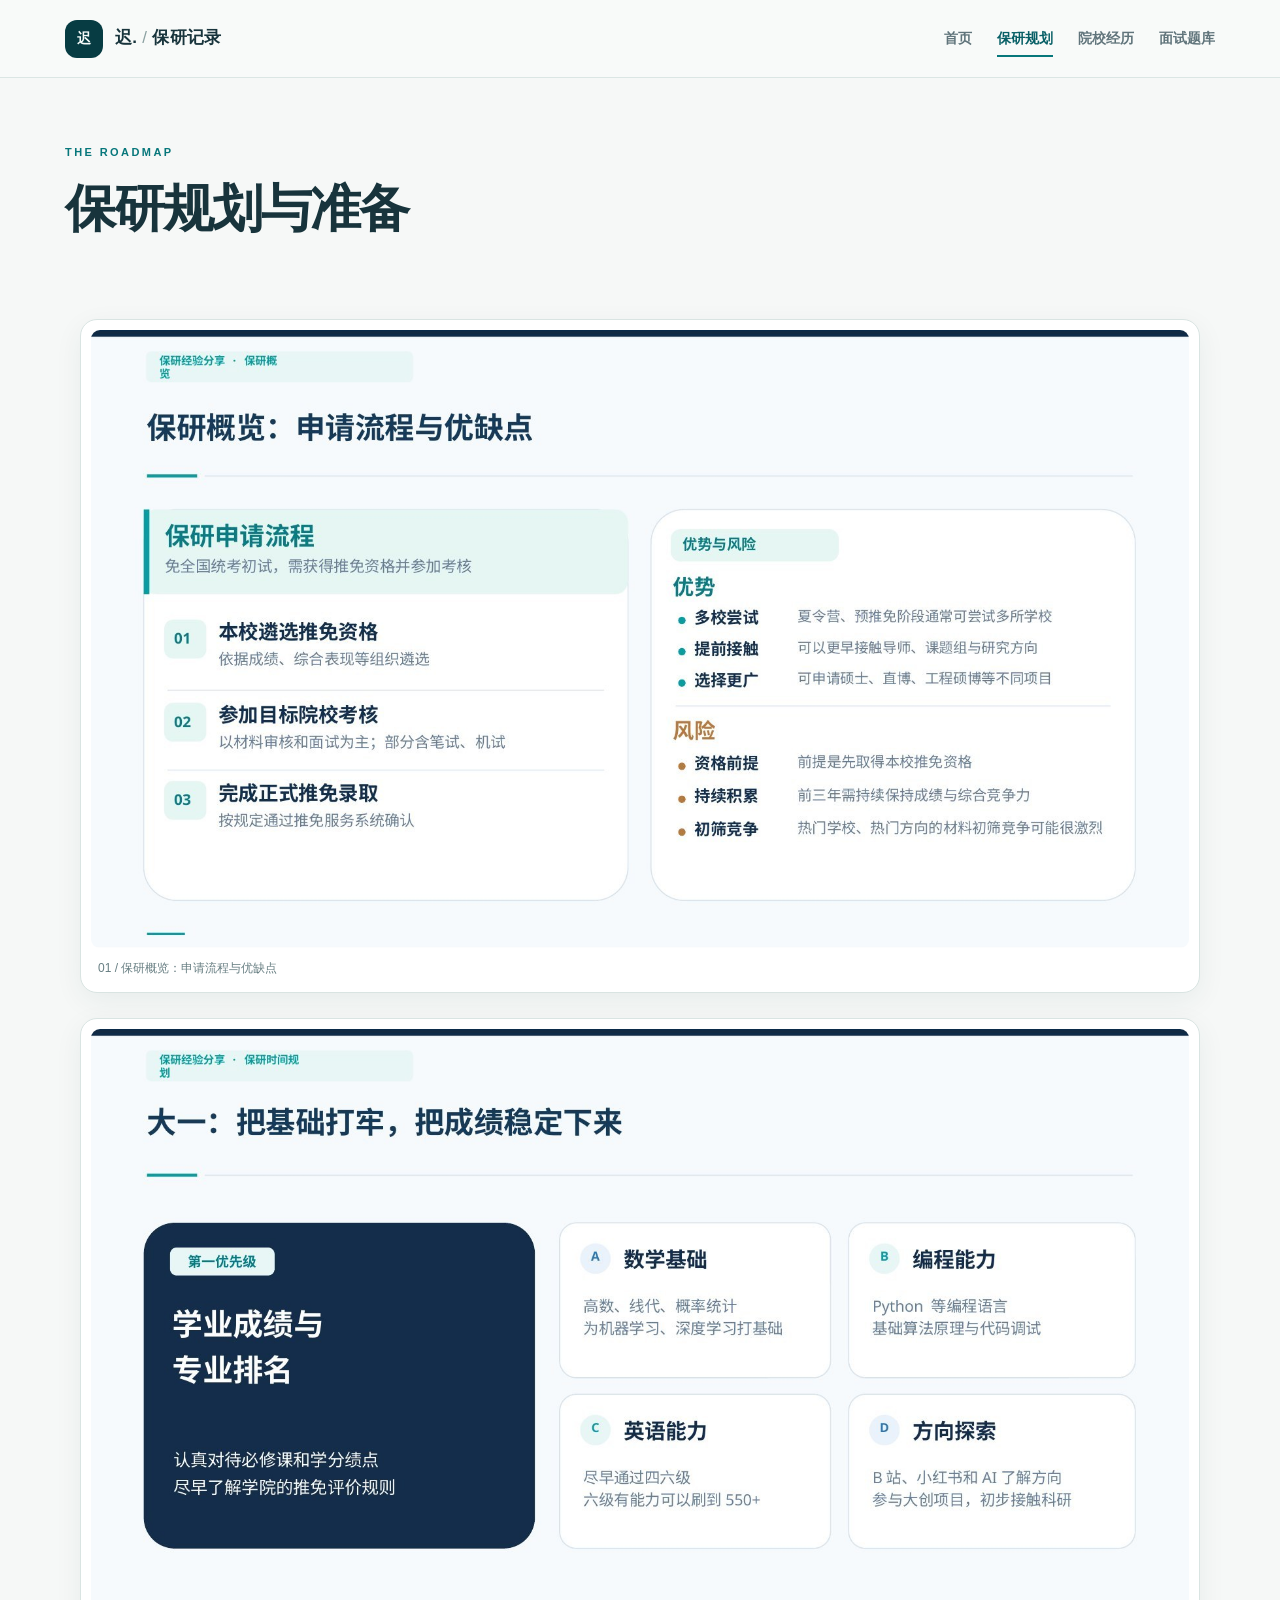
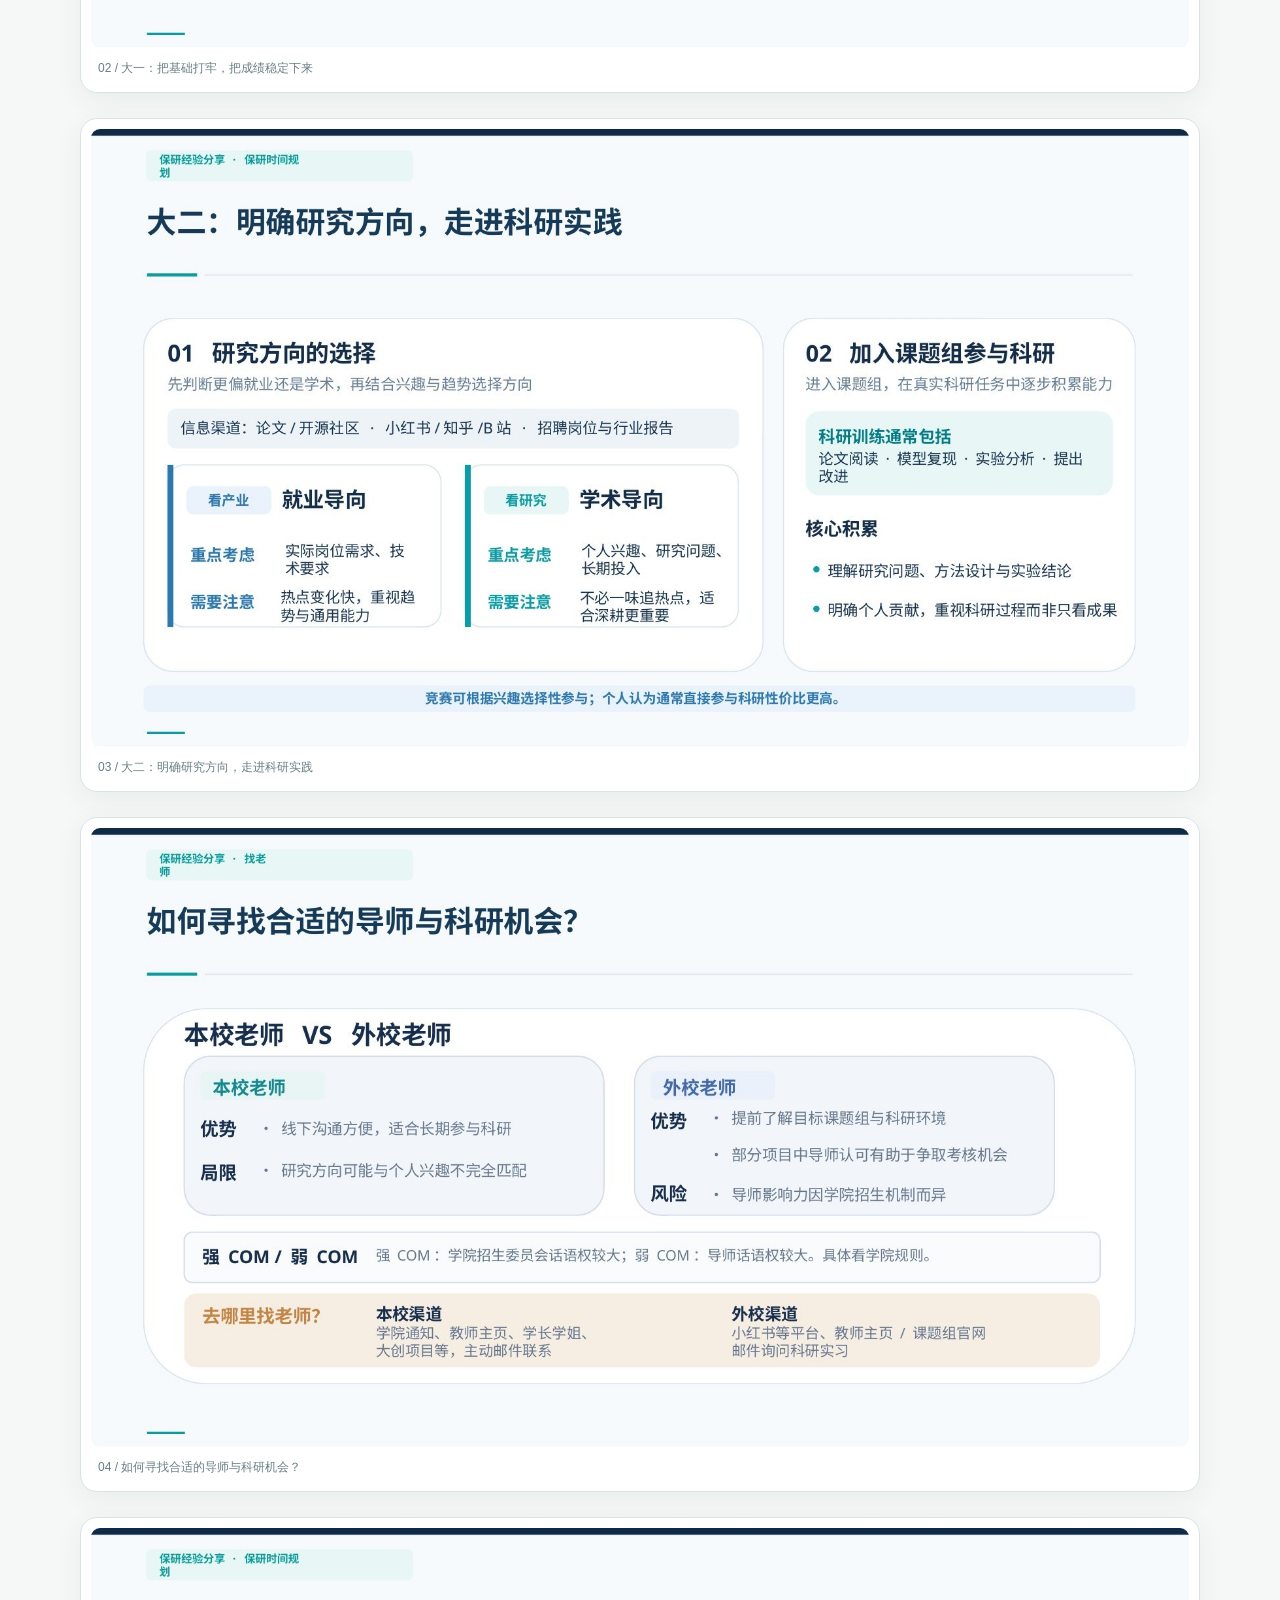
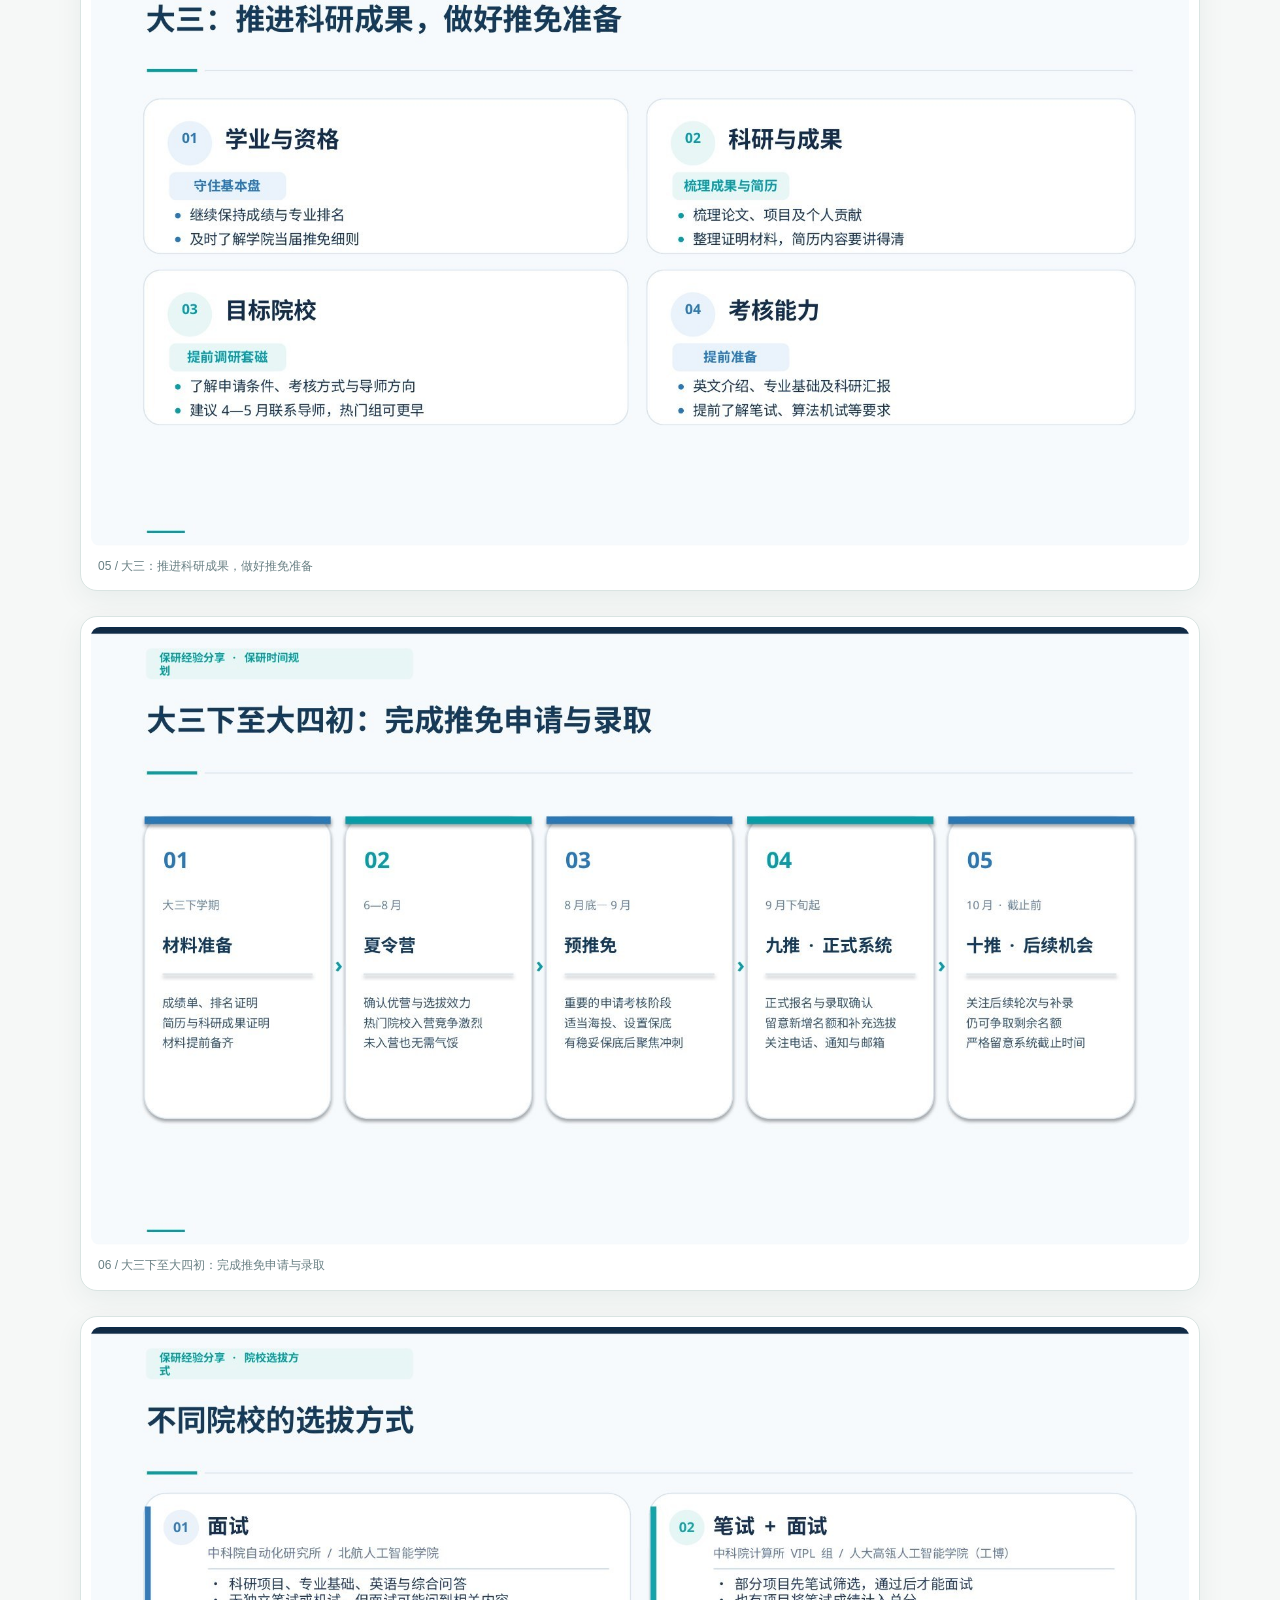
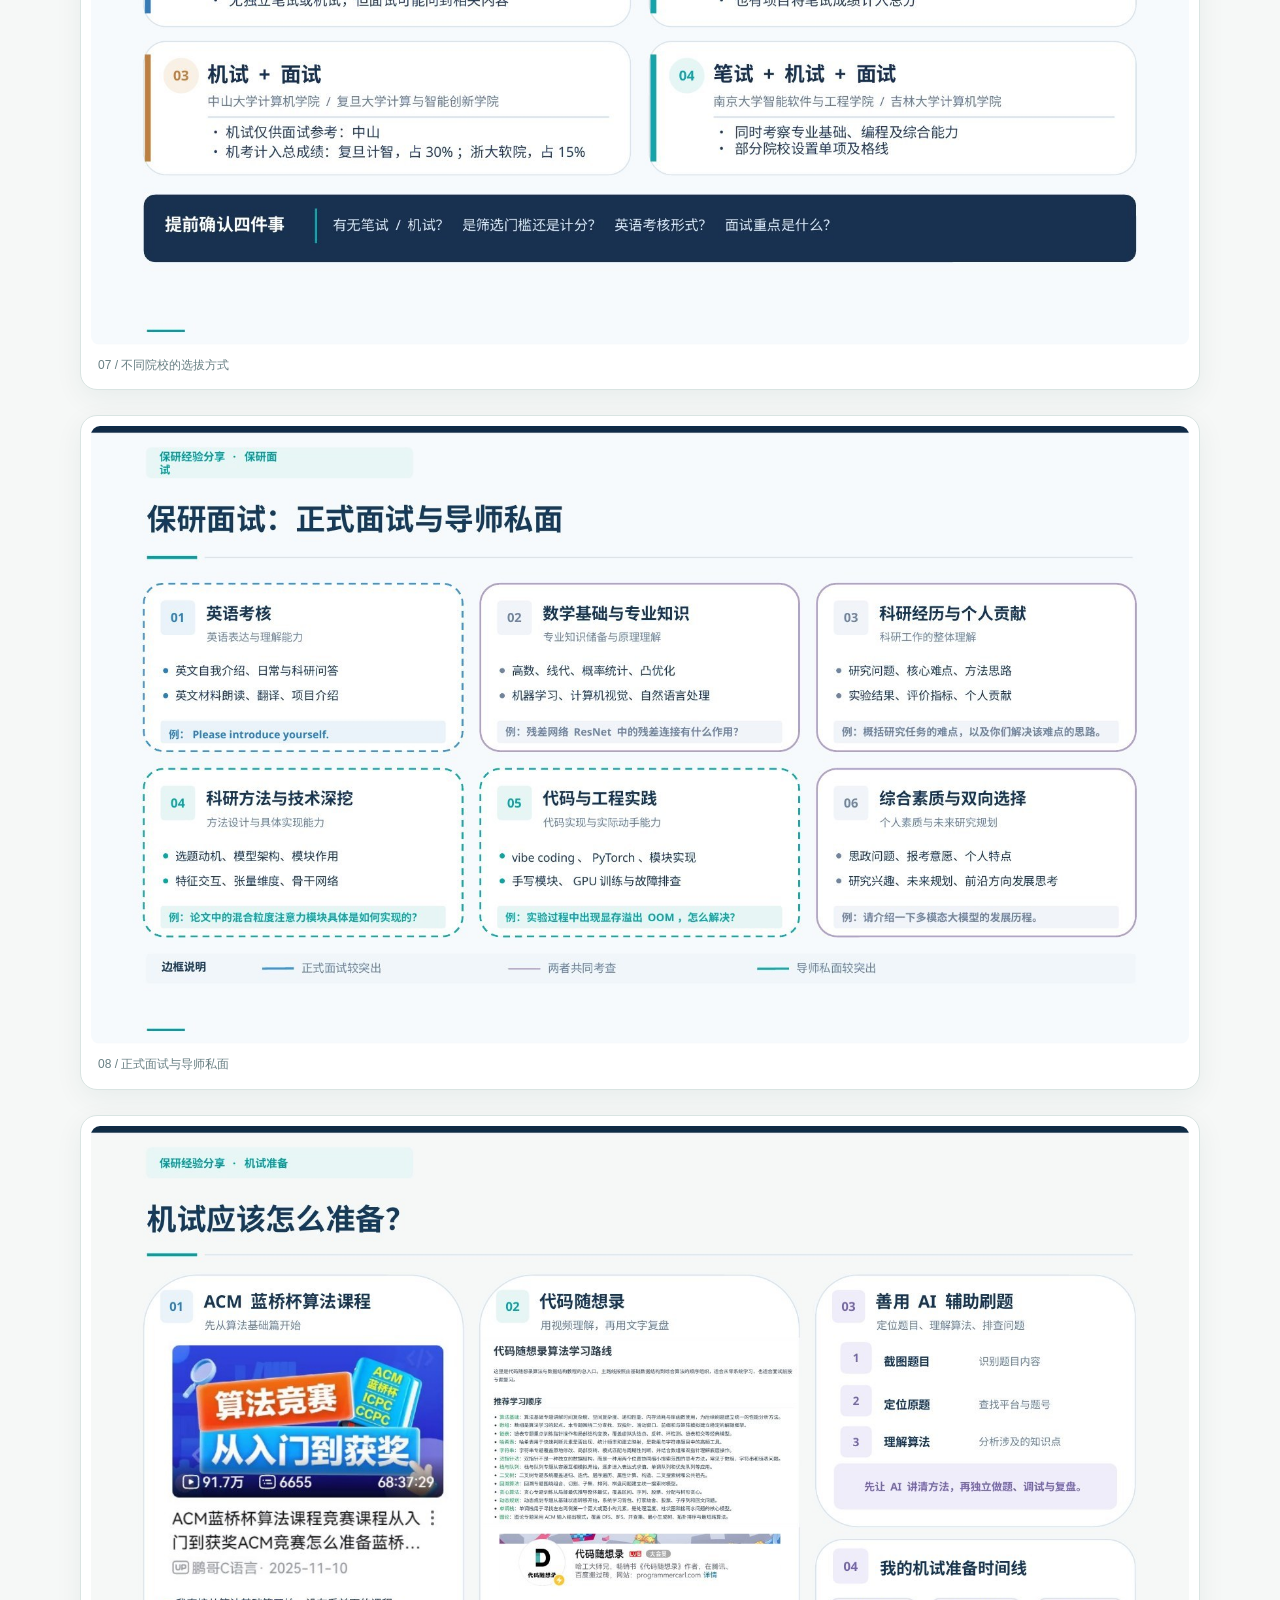
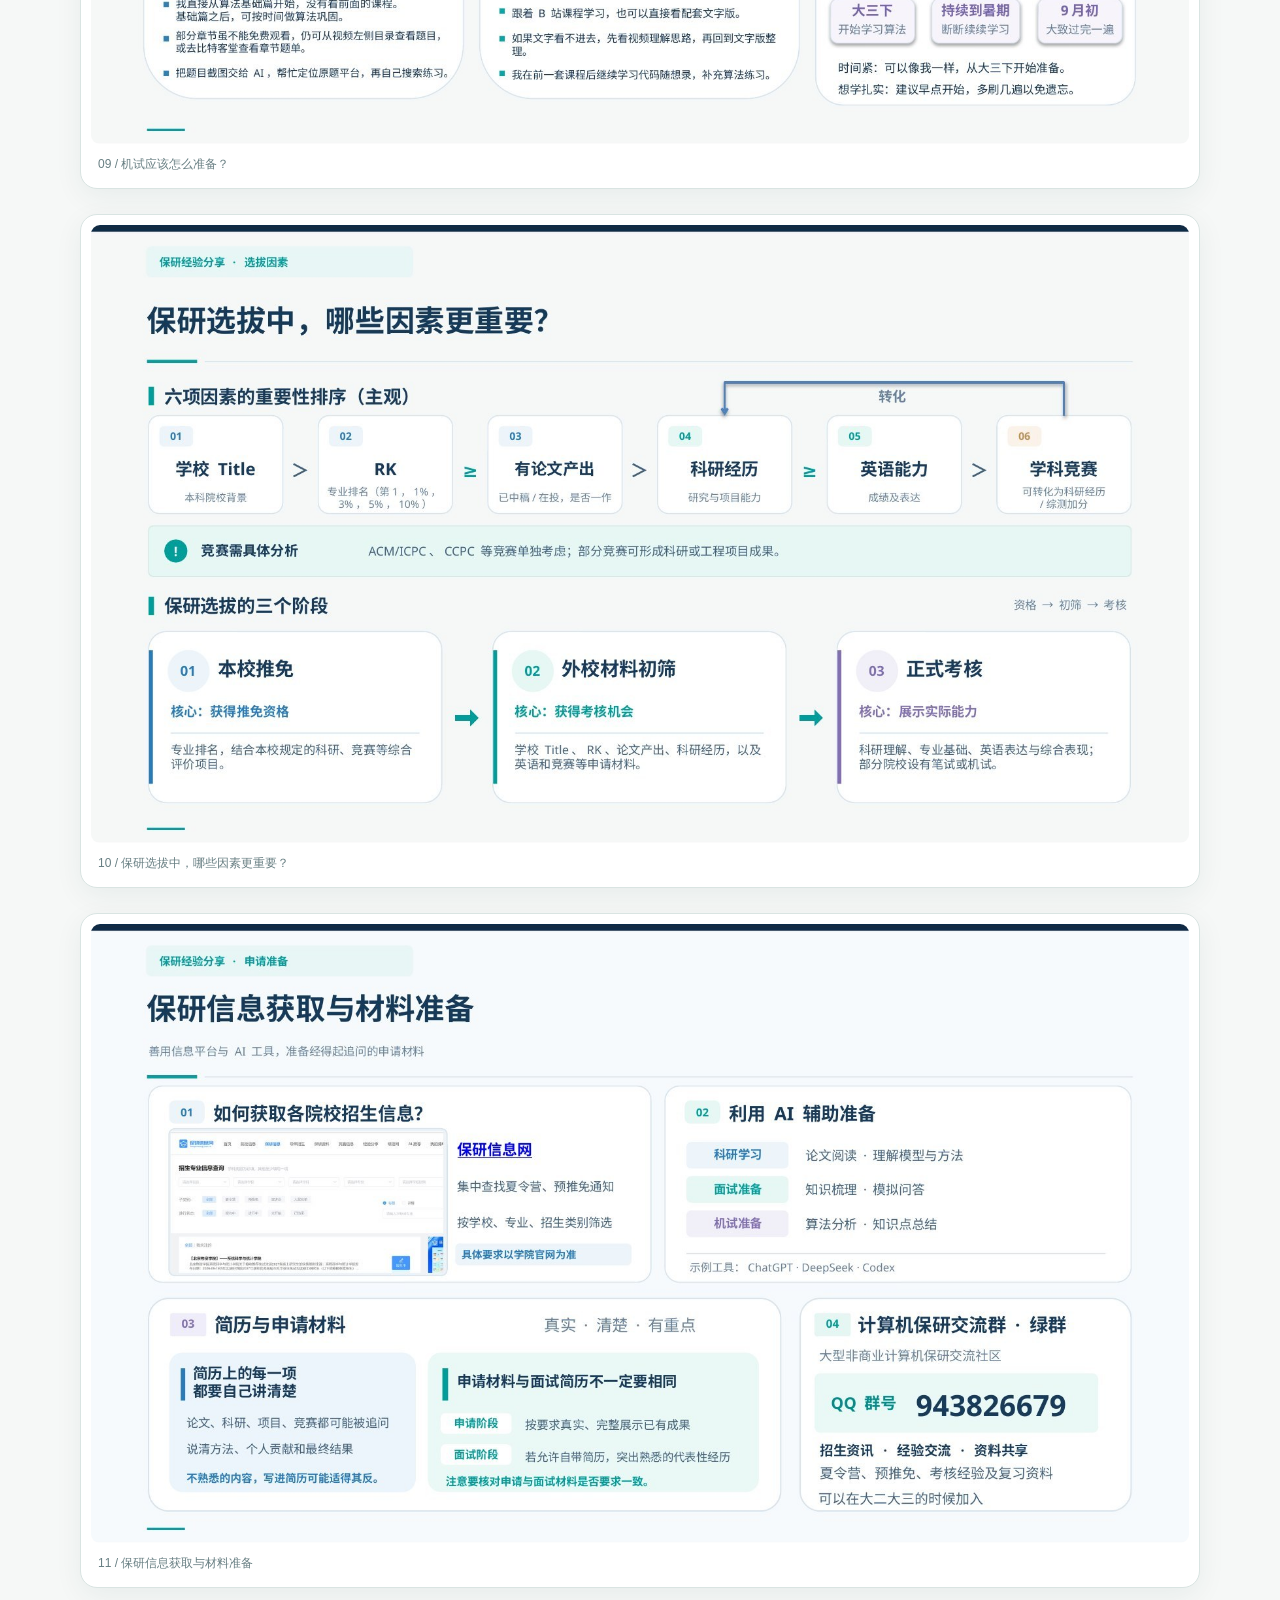
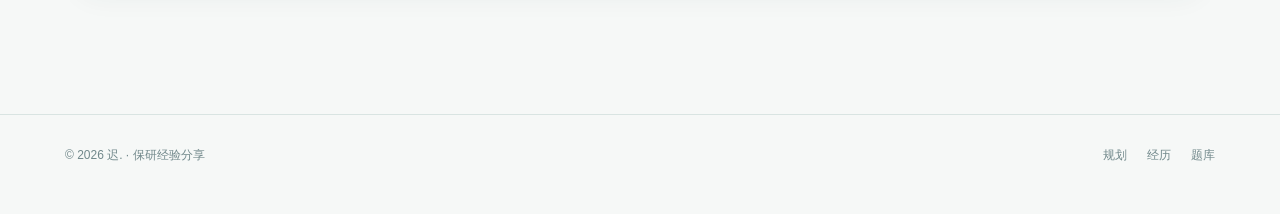
==== guide.html @ e64916d4 "Add files via upload" ====
<!DOCTYPE html>
<html lang="zh-CN"><head><meta charset="utf-8"/><meta content="width=device-width,initial-scale=1" name="viewport"/><meta content="大一到大三的保研规划、科研准备、导师联系、机试和面试等经验记录。" name="description"/><meta content="#f6f8f7" name="theme-color"/><title>保研规划与准备 · 迟.</title><link href="assets/favicon.svg" rel="icon" type="image/svg+xml"/><link href="assets/style.css" rel="stylesheet"/></head><body><header class="site-header"><div class="container nav"><a aria-label="迟.的保研经验主页" class="brand" href="index.html"><span class="brandmark">迟</span><span>迟. <span style="font-weight:400;color:#8ca1a2">/</span> 保研记录</span></a><button aria-controls="primary-menu" aria-expanded="false" aria-label="展开导航" class="mobile-toggle">☰</button><nav aria-label="主导航" class="nav-links" id="primary-menu"><a class="" href="index.html">首页</a><a class="active" href="guide.html">保研规划</a><a class="" href="experience.html">院校经历</a><a class="" href="questions.html">面试题库</a></nav></div></header><main id="main"><section class="page-hero"><div class="container"><div class="eyebrow">THE ROADMAP</div><h1>保研规划与准备</h1></div></section><section class="section tight slide-section"><div class="container"><div class="slides-stack"><figure class="slide-frame"><img alt="保研概览：申请流程与优缺点" aria-label="点击放大：保研概览：申请流程与优缺点" class="zoomable" decoding="async" loading="lazy" role="button" src="assets/slides/slide-01.jpg" tabindex="0"/><figcaption>01 / 保研概览：申请流程与优缺点</figcaption></figure><figure class="slide-frame"><img alt="大一：把基础打牢，把成绩稳定下来" aria-label="点击放大：大一：把基础打牢，把成绩稳定下来" class="zoomable" decoding="async" loading="lazy" role="button" src="assets/slides/slide-02.jpg" tabindex="0"/><figcaption>02 / 大一：把基础打牢，把成绩稳定下来</figcaption></figure><figure class="slide-frame"><img alt="大二：明确研究方向，走进科研实践" aria-label="点击放大：大二：明确研究方向，走进科研实践" class="zoomable" decoding="async" loading="lazy" role="button" src="assets/slides/slide-03.jpg" tabindex="0"/><figcaption>03 / 大二：明确研究方向，走进科研实践</figcaption></figure><figure class="slide-frame"><img alt="如何寻找合适的导师与科研机会？" aria-label="点击放大：如何寻找合适的导师与科研机会？" class="zoomable" decoding="async" loading="lazy" role="button" src="assets/slides/slide-04.jpg" tabindex="0"/><figcaption>04 / 如何寻找合适的导师与科研机会？</figcaption></figure><figure class="slide-frame"><img alt="大三：推进科研成果，做好推免准备" aria-label="点击放大：大三：推进科研成果，做好推免准备" class="zoomable" decoding="async" loading="lazy" role="button" src="assets/slides/slide-05.jpg" tabindex="0"/><figcaption>05 / 大三：推进科研成果，做好推免准备</figcaption></figure><figure class="slide-frame"><img alt="大三下至大四初：完成推免申请与录取" aria-label="点击放大：大三下至大四初：完成推免申请与录取" class="zoomable" decoding="async" loading="lazy" role="button" src="assets/slides/slide-06.jpg" tabindex="0"/><figcaption>06 / 大三下至大四初：完成推免申请与录取</figcaption></figure><figure class="slide-frame"><img alt="不同院校的选拔方式" aria-label="点击放大：不同院校的选拔方式" class="zoomable" decoding="async" loading="lazy" role="button" src="assets/slides/slide-07.jpg" tabindex="0"/><figcaption>07 / 不同院校的选拔方式</figcaption></figure><figure class="slide-frame"><img alt="正式面试与导师私面" aria-label="点击放大：正式面试与导师私面" class="zoomable" decoding="async" loading="lazy" role="button" src="assets/slides/slide-08.jpg" tabindex="0"/><figcaption>08 / 正式面试与导师私面</figcaption></figure><figure class="slide-frame"><img alt="机试应该怎么准备？" aria-label="点击放大：机试应该怎么准备？" class="zoomable" decoding="async" loading="lazy" role="button" src="assets/slides/slide-09.jpg" tabindex="0"/><figcaption>09 / 机试应该怎么准备？</figcaption></figure><figure class="slide-frame"><img alt="保研选拔中，哪些因素更重要？" aria-label="点击放大：保研选拔中，哪些因素更重要？" class="zoomable" decoding="async" loading="lazy" role="button" src="assets/slides/slide-10.jpg" tabindex="0"/><figcaption>10 / 保研选拔中，哪些因素更重要？</figcaption></figure><figure class="slide-frame"><img alt="保研信息获取与材料准备" aria-label="点击放大：保研信息获取与材料准备" class="zoomable" decoding="async" loading="lazy" role="button" src="assets/slides/slide-11.jpg" tabindex="0"/><figcaption>11 / 保研信息获取与材料准备</figcaption></figure></div></div></section></main><footer class="site-footer"><div class="container footer-inner"><div>© 2026 迟. · 保研经验分享</div><div class="footer-links"><a href="guide.html">规划</a><a href="experience.html">经历</a><a href="questions.html">题库</a></div></div></footer><script defer="" src="assets/data.js"></script><script defer="" src="assets/main.js"></script></body></html>
---- assets/style.css ----
:root{--bg:#f6f8f7;--paper:#fff;--ink:#18343c;--inksoft:#526a70;--line:#d9e4e2;--accent:#07777b;--accent-strong:#055e64;--accent-light:#e5f3f1;--amber:#b68036;--radius:18px;--shadow:0 18px 42px rgba(13,58,62,.07)}
*{box-sizing:border-box}html{scroll-behavior:smooth}body{margin:0;color:var(--ink);background:var(--bg);font-family:-apple-system,BlinkMacSystemFont,"Segoe UI","PingFang SC","Microsoft YaHei","Noto Sans CJK SC",sans-serif;line-height:1.8;font-size:15.5px}a{color:inherit;text-decoration:none}button,input,select{font:inherit}a:focus-visible,button:focus-visible,input:focus-visible,select:focus-visible,summary:focus-visible{outline:3px solid #4dc1ba;outline-offset:3px}button{cursor:pointer}.container{width:min(1150px,calc(100% - 48px));margin:0 auto}.site-header{position:sticky;top:0;z-index:50;background:rgba(248,250,249,.94);border-bottom:1px solid rgba(216,228,226,.9);backdrop-filter:blur(18px)}.nav{height:77px;display:flex;align-items:center;gap:36px}.brand{display:flex;align-items:center;gap:12px;margin-right:auto;font-weight:800;font-size:17px;letter-spacing:.3px}.brandmark{display:grid;place-items:center;width:38px;height:38px;border-radius:12px;background:#073c43;color:#f5fbfa;font:700 14px Georgia,serif;letter-spacing:0}.nav-links{display:flex;align-items:center;gap:25px}.nav-links a{font-size:14px;color:#60747b;font-weight:600;position:relative;padding:24px 0}.nav-links a:hover,.nav-links a.active{color:#075f66}.nav-links a.active:after{content:"";position:absolute;left:0;right:0;bottom:18px;height:2px;background:var(--accent)}.mobile-toggle{display:none;background:transparent;border:1px solid var(--line);border-radius:10px;color:var(--ink);padding:5px 11px;font-size:25px}.nav-pill{border:1px solid #bad6d2;padding:8px 16px;border-radius:99px;color:#04696f;font-size:12px;font-weight:700;white-space:nowrap}.nav-pill:hover{background:var(--accent-light)}.eyebrow{font-size:11px;font-weight:800;letter-spacing:.22em;text-transform:uppercase;color:var(--accent)}.hero{padding:83px 0 64px;overflow:hidden}.hero-layout{display:grid;grid-template-columns:1.19fr .81fr;gap:60px;align-items:center}.hero h1{font-size:clamp(43px,5.1vw,73px);line-height:1.22;letter-spacing:-.055em;margin:17px 0 24px;font-weight:830}.hero h1 span{color:var(--accent)}.hero-lead{font-size:17px;color:var(--inksoft);max-width:620px;line-height:2.03}.hero-actions{display:flex;gap:12px;flex-wrap:wrap;margin-top:32px}.button{display:inline-flex;align-items:center;justify-content:center;gap:8px;border-radius:11px;padding:12px 21px;border:1px solid var(--line);font-weight:750;font-size:14px;min-height:49px;transition:transform .16s ease,background .16s}.button:hover{transform:translateY(-2px)}.button-primary{background:var(--accent-strong);color:white;border-color:var(--accent-strong)}.button-primary:hover{background:#08484e}.button-secondary{background:white;color:var(--ink)}.button-minor{padding:8px 13px;min-height:40px;font-size:13px}.hero-label{display:flex;align-items:center;gap:9px;color:#5c7679;font-size:13px;margin-top:27px}.hero-label::before{content:"";display:block;height:7px;width:7px;border-radius:50%;background:#0bb2a1}.hero-panel{position:relative;background:#0a353d;color:white;padding:35px;border-radius:24px;box-shadow:0 25px 70px #164e5440;min-height:388px;overflow:hidden}.hero-panel:before{content:"";position:absolute;inset:0;opacity:.16;background-image:linear-gradient(#a5ffff 1px, transparent 1px),linear-gradient(90deg,#a5ffff 1px,transparent 1px);background-size:36px 36px;mask-image:linear-gradient(130deg,transparent 0%,#000 100%)}.hero-panel-content{position:relative;z-index:1}.hero-panel .small{font-size:12px;color:#84b7b7;letter-spacing:.18em}.hero-panel h2{font-size:clamp(28px,3.1vw,41px);line-height:1.43;letter-spacing:-.025em;margin:24px 0 50px}.hero-panel .school{display:flex;align-items:center;gap:13px;border-top:1px solid #ffffff32;padding-top:23px}.hero-panel .school .symbol{display:grid;place-items:center;width:48px;height:48px;border:1px solid #b4dad16e;border-radius:12px;color:#b3e6df;font:700 15px Georgia,serif}.hero-panel .school small{display:block;color:#9cc7c5}.hero-panel .school strong{font-size:17px}.stat-strip{display:grid;grid-template-columns:repeat(4,1fr);gap:16px;margin-top:38px}.stat-card{padding:24px 27px;background:white;border:1px solid var(--line);border-radius:16px}.stat-card .number{font-size:39px;font-weight:800;font-family:Georgia,serif;line-height:1.3;letter-spacing:-.055em;color:#075e65}.stat-card .name{font-size:13px;color:#5e777b}.section{padding:66px 0}.section.tight{padding-top:30px}.section-head{display:flex;gap:25px;justify-content:space-between;align-items:end;margin-bottom:27px}.section-title{font-size:32px;line-height:1.35;letter-spacing:-.035em;margin:8px 0 10px}.section-desc{max-width:720px;color:var(--inksoft);margin:0}.text-link{font-size:13px;font-weight:750;color:var(--accent);border-bottom:1px solid currentColor;padding-bottom:3px}.grid-3{display:grid;grid-template-columns:repeat(3,minmax(0,1fr));gap:18px}.grid-2{display:grid;grid-template-columns:repeat(2,minmax(0,1fr));gap:20px}.card{background:white;border:1px solid var(--line);border-radius:var(--radius);padding:26px;min-width:0;transition:transform .18s,box-shadow .18s}.card:hover{transform:translateY(-3px);box-shadow:var(--shadow)}.card h3{font-size:20px;line-height:1.43;margin:12px 0}.card p{font-size:14px;color:var(--inksoft);margin:0 0 13px}.card .meta{display:flex;align-items:center;gap:7px;color:#6a8689;font-size:12px;letter-spacing:.04em}.label{display:inline-block;border-radius:6px;padding:3px 8px;background:#edf5f3;color:#226769;font-size:11px;font-weight:700}.label.gold{background:#fff4e5;color:#91641e}.label.grey{background:#f2f4f5;color:#67757b}.divider{border:0;border-top:1px solid var(--line);margin:18px 0}.card-footer{display:flex;align-items:center;justify-content:space-between;gap:10px;margin-top:18px;font-size:13px;color:var(--accent);font-weight:750}.process{display:grid;grid-template-columns:repeat(4,minmax(0,1fr));gap:15px}.step{border-left:2px solid #9ccfc9;padding:10px 18px 18px;background:linear-gradient(90deg,#e7f3f111,transparent)}.step b{font:700 29px Georgia,serif;color:var(--accent)}.step h3{font-size:17px;margin:8px 0}.step p{font-size:13px;color:var(--inksoft);margin:0}.cta-banner{background:#0b3a42;color:white;border-radius:22px;padding:40px 45px;display:flex;align-items:center;justify-content:space-between;gap:20px}.cta-banner h2{font-size:26px;margin:0 0 9px}.cta-banner p{margin:0;color:#b5cecd}.cta-banner .button{background:white;color:#0b4850}.page-hero{padding:65px 0 31px}.page-hero h1{font-size:clamp(35px,4vw,52px);line-height:1.33;letter-spacing:-.04em;margin:12px 0 15px}.page-hero p{max-width:860px;color:var(--inksoft);font-size:15.5px}.callout{border:1px solid #c7e1dd;background:#ecf7f5;border-radius:14px;padding:17px 20px;color:#3c676a;font-size:13px}.callout.amber{border-color:#e6dbbf;background:#fcf8ed;color:#795f30}.filter-bar{display:flex;align-items:center;flex-wrap:wrap;gap:12px;margin:24px 0}.field{min-width:215px;border:1px solid #d6e1de;background:#fff;color:var(--ink);height:47px;border-radius:10px;padding:0 14px;outline-color:var(--accent)}.search{flex:1;min-width:250px}.data-table-wrap{overflow:auto;border:1px solid var(--line);border-radius:16px;background:white}.data-table{width:100%;border-collapse:collapse;font-size:13px;min-width:670px}.data-table th{font-size:12px;background:#eff5f3;color:#53696f;text-align:left;padding:14px 15px;font-weight:800}.data-table td{padding:13px 15px;border-top:1px solid #edf0ef;line-height:1.5}.data-table tbody tr:hover{background:#f7fbfa}.result-count{font-size:13px;color:#698085;margin-left:auto}.tag{display:inline-flex;align-items:center;border-radius:999px;padding:3px 10px;font-size:11px;font-weight:700;background:#eef5f3;color:#327579}.tag.soft{background:#f2f4f5;color:#64777b}.tag.warm{background:#fff4e6;color:#946223}.article-layout{display:grid;grid-template-columns:240px minmax(0,1fr);gap:45px;align-items:start}.sidebar{position:sticky;top:105px;background:white;border:1px solid var(--line);border-radius:15px;padding:18px}.sidebar .sidebar-title{font-size:12px;font-weight:800;color:#6b8385;padding:7px 12px;margin-bottom:9px}.sidebar a{display:block;padding:10px 12px;border-radius:8px;font-size:13px;color:#577078;line-height:1.4}.sidebar a:hover,.sidebar a.active{background:#eaf5f3;color:#06666d;font-weight:750}.article{background:white;border:1px solid var(--line);border-radius:20px;padding:38px 46px}.article .article-head{border-bottom:1px solid var(--line);padding-bottom:25px;margin-bottom:34px}.article h2{font-size:24px;margin:33px 0 13px;line-height:1.42;scroll-margin-top:110px}.article h3{font-size:18px;margin:25px 0 9px}.article p{margin:10px 0;color:#3c545b;line-height:2.02}.article ul{padding-left:21px}.article li{margin:10px 0;color:#3c545b;line-height:1.93}.article .article-head h1{margin:10px 0 15px;font-size:35px;line-height:1.4}.breadcrumb{font-size:12px;color:#698186}.breadcrumb a{color:var(--accent)}.article .article-note{margin:0;color:#657c7e;font-size:14px}.fact-row{display:flex;flex-wrap:wrap;gap:8px;margin:20px 0}.fact-row span{background:#eef6f4;border-radius:9px;padding:7px 11px;font-size:12px;font-weight:700;color:#2f7372}.article-nav{display:flex;justify-content:space-between;gap:15px;margin-top:35px;border-top:1px solid var(--line);padding-top:27px;font-size:13px;color:var(--accent);font-weight:750}.q-toolbar{background:white;border:1px solid var(--line);border-radius:17px;padding:18px 22px;margin:18px 0 20px}.tab-group{display:flex;gap:7px;flex-wrap:wrap}.tab{border:1px solid transparent;padding:9px 19px;border-radius:9px;background:transparent;color:#5d757a;font-weight:750;font-size:13px}.tab.active{background:#dff1ed;color:#005c64}.question-list{display:grid;gap:11px;margin:20px 0}.question-card{display:grid;grid-template-columns:48px 1fr;gap:14px;padding:19px 20px;border-radius:14px;background:white;border:1px solid var(--line)}.q-index{display:grid;place-items:center;border-radius:11px;background:#edf6f4;color:#0b7378;font:700 15px Georgia,serif;height:41px;width:41px}.question-card p{margin:0 0 10px;color:#304950;font-size:14px;line-height:1.85}.question-card .tags{display:flex;gap:7px;flex-wrap:wrap}.empty{text-align:center;padding:60px 20px;border:1px dashed #b7cfca;border-radius:16px;color:#6b8084}.resource-card{display:flex;flex-direction:column;gap:14px;height:100%}.resource-icon{display:grid;place-items:center;width:45px;height:45px;border-radius:12px;background:#e6f1ef;color:#0b676a;font-weight:850;font-size:12px}.resource-card h3{margin:0}.resource-card p{margin:0;flex:1}.resource-card .button{margin-top:7px;width:fit-content}.time-column{position:relative;display:grid;gap:23px;margin:26px 0}.time-item{display:grid;grid-template-columns:115px 1fr;gap:25px}.time-label{font-size:15px;font-weight:800;color:var(--accent);padding-top:8px}.time-body{background:#fff;border:1px solid var(--line);padding:24px;border-radius:15px}.time-body h3{font-size:20px;margin:0 0 9px}.time-body p{color:var(--inksoft);margin:0 0 13px}.time-body ul{margin:0;padding-left:19px;color:#455e65}.time-body li{margin:6px 0}.ranking{display:grid;grid-template-columns:repeat(6,1fr);gap:10px;margin:20px 0}.ranking .rank{background:white;border:1px solid var(--line);border-radius:12px;text-align:center;padding:18px 8px}.ranking .rank b{font:700 24px Georgia,serif;color:#058086;display:block}.ranking .rank strong{font-size:13px;display:block;margin-top:5px}.ranking .rank small{display:block;color:#779092;font-size:11px;margin-top:2px}.info-grid{display:grid;grid-template-columns:repeat(2,1fr);gap:18px}.info-block{padding:24px;background:white;border:1px solid var(--line);border-radius:16px}.info-block h3{margin:0 0 9px;font-size:19px}.info-block ul{padding-left:20px;margin:8px 0;color:#526c70;font-size:14px}.info-block li{margin:5px 0}.footnotes{color:#74898a;font-size:12px;margin-top:15px}.site-footer{border-top:1px solid var(--line);margin-top:60px;padding:30px 0 48px;font-size:12px;color:#71888b}.footer-inner{display:flex;align-items:center;justify-content:space-between;gap:20px}.footer-links{display:flex;gap:20px}.footer-links a:hover{color:var(--accent)}.anchor{scroll-margin-top:100px}.pill-list{display:flex;gap:8px;flex-wrap:wrap}.mini-card{border:1px solid #dce8e5;border-radius:12px;padding:17px;background:white}.mini-card h3{font-size:16px;margin:4px 0 8px}.mini-card p{font-size:13px;color:var(--inksoft);margin:0}.subhead{font-size:23px;margin:40px 0 12px}.hidden{display:none!important}
@media(max-width:960px){.hero-layout{gap:28px}.hero-panel{padding:25px}.stat-strip{grid-template-columns:repeat(2,1fr)}.grid-3{grid-template-columns:repeat(2,minmax(0,1fr))}.article-layout{grid-template-columns:1fr}.sidebar{position:static;display:flex;flex-wrap:wrap;gap:4px}.sidebar .sidebar-title{width:100%}.sidebar a{padding:7px 10px}.article{padding:30px}.ranking{grid-template-columns:repeat(3,1fr)}}
@media(max-width:700px){.container{width:min(100% - 30px,1150px)}.nav{height:65px;gap:11px}.brand{font-size:15px}.brandmark{height:34px;width:34px}.mobile-toggle{display:block}.nav-pill{display:none}.nav-links{display:none;position:absolute;top:65px;left:0;right:0;background:#f7faf9;border-bottom:1px solid var(--line);padding:14px 20px 24px;box-shadow:0 12px 25px #12585a16}.nav-links.open{display:grid;gap:2px}.nav-links a{padding:10px 9px}.nav-links a.active:after{display:none}.hero{padding:48px 0 34px}.hero-layout{grid-template-columns:1fr}.hero h1{font-size:44px}.hero-lead{font-size:15px}.hero-panel{min-height:298px}.hero-panel h2{margin:16px 0 33px;font-size:30px}.stat-strip{gap:9px;margin-top:25px}.stat-card{padding:18px}.stat-card .number{font-size:33px}.section{padding:42px 0}.section-head{display:block}.section-title{font-size:27px}.section-head .text-link{display:inline-block;margin-top:12px}.grid-3,.grid-2,.info-grid{grid-template-columns:1fr}.card{padding:22px}.process{grid-template-columns:1fr 1fr}.cta-banner{padding:28px;display:block}.cta-banner .button{margin-top:22px}.page-hero{padding:43px 0 24px}.page-hero h1{font-size:35px}.article{padding:24px 20px}.article .article-head h1{font-size:29px}.article h2{font-size:22px}.article-layout{gap:20px}.field{width:100%;min-width:0}.filter-bar{gap:8px}.result-count{width:100%;margin-left:0}.q-toolbar{padding:12px}.question-card{grid-template-columns:37px 1fr;gap:10px;padding:16px 12px}.q-index{width:35px;height:35px}.time-item{grid-template-columns:1fr;gap:4px}.time-body{padding:20px}.ranking{grid-template-columns:1fr 1fr}.footer-inner{display:block}.footer-links{margin-top:12px}.hero-label{font-size:12px}}
@media(prefers-reduced-motion:reduce){*,*:before,*:after{scroll-behavior:auto!important;transition:none!important}}


/* 2026 reading galleries */
.slides-stack{display:grid;gap:25px;max-width:1120px;margin:auto}.slide-frame,.media-figure{margin:0;background:#fff;border:1px solid var(--line);border-radius:17px;padding:12px;box-shadow:0 8px 28px #123c4110}.slide-frame img,.media-figure img{width:100%;height:auto;display:block;object-fit:contain;border-radius:9px;cursor:zoom-in}.slide-frame figcaption,.media-figure figcaption{font-size:12px;color:#687f83;padding:11px 7px 4px;line-height:1.6}.media-figure{margin:20px 0 28px;max-width:100%;padding:13px}.media-figure img{max-height:720px;object-fit:contain;background:white}.media-figure figcaption{text-align:center}.slide-frame{padding:10px}.zoomable:focus-visible{outline:3px solid #008e92;outline-offset:3px}.image-modal{position:fixed;inset:0;z-index:9999;background:rgba(4,19,25,.90);display:none;flex-direction:column;align-items:center;justify-content:center;gap:8px;padding:56px 18px 20px}.image-modal.is-open{display:flex}.image-modal img{display:block;object-fit:contain;max-width:100%;max-height:calc(100vh - 125px);border-radius:7px;background:#fff}.image-modal .modal-caption{font-size:13px;color:#e3eeeb;text-align:center;max-width:800px}.image-modal button{position:absolute;right:24px;top:16px;width:38px;height:38px;border:1px solid #ffffff75;border-radius:50%;background:#214b51;color:#fff;font-size:24px;cursor:pointer}.image-modal button:focus-visible{outline:3px solid #fff}@media(max-width:700px){.slide-frame{padding:5px;border-radius:10px}.slides-stack{gap:16px}.slide-frame img,.media-figure img{border-radius:5px}.slide-frame figcaption{font-size:11px;padding:9px 6px 4px}.media-figure{padding:8px}}
/* Keep the chosen two-line hero tagline on desktop while retaining mobile readability. */
@media(min-width:701px){.hero-panel h2{font-size:clamp(28px,2.22vw,33px);letter-spacing:-.04em}}
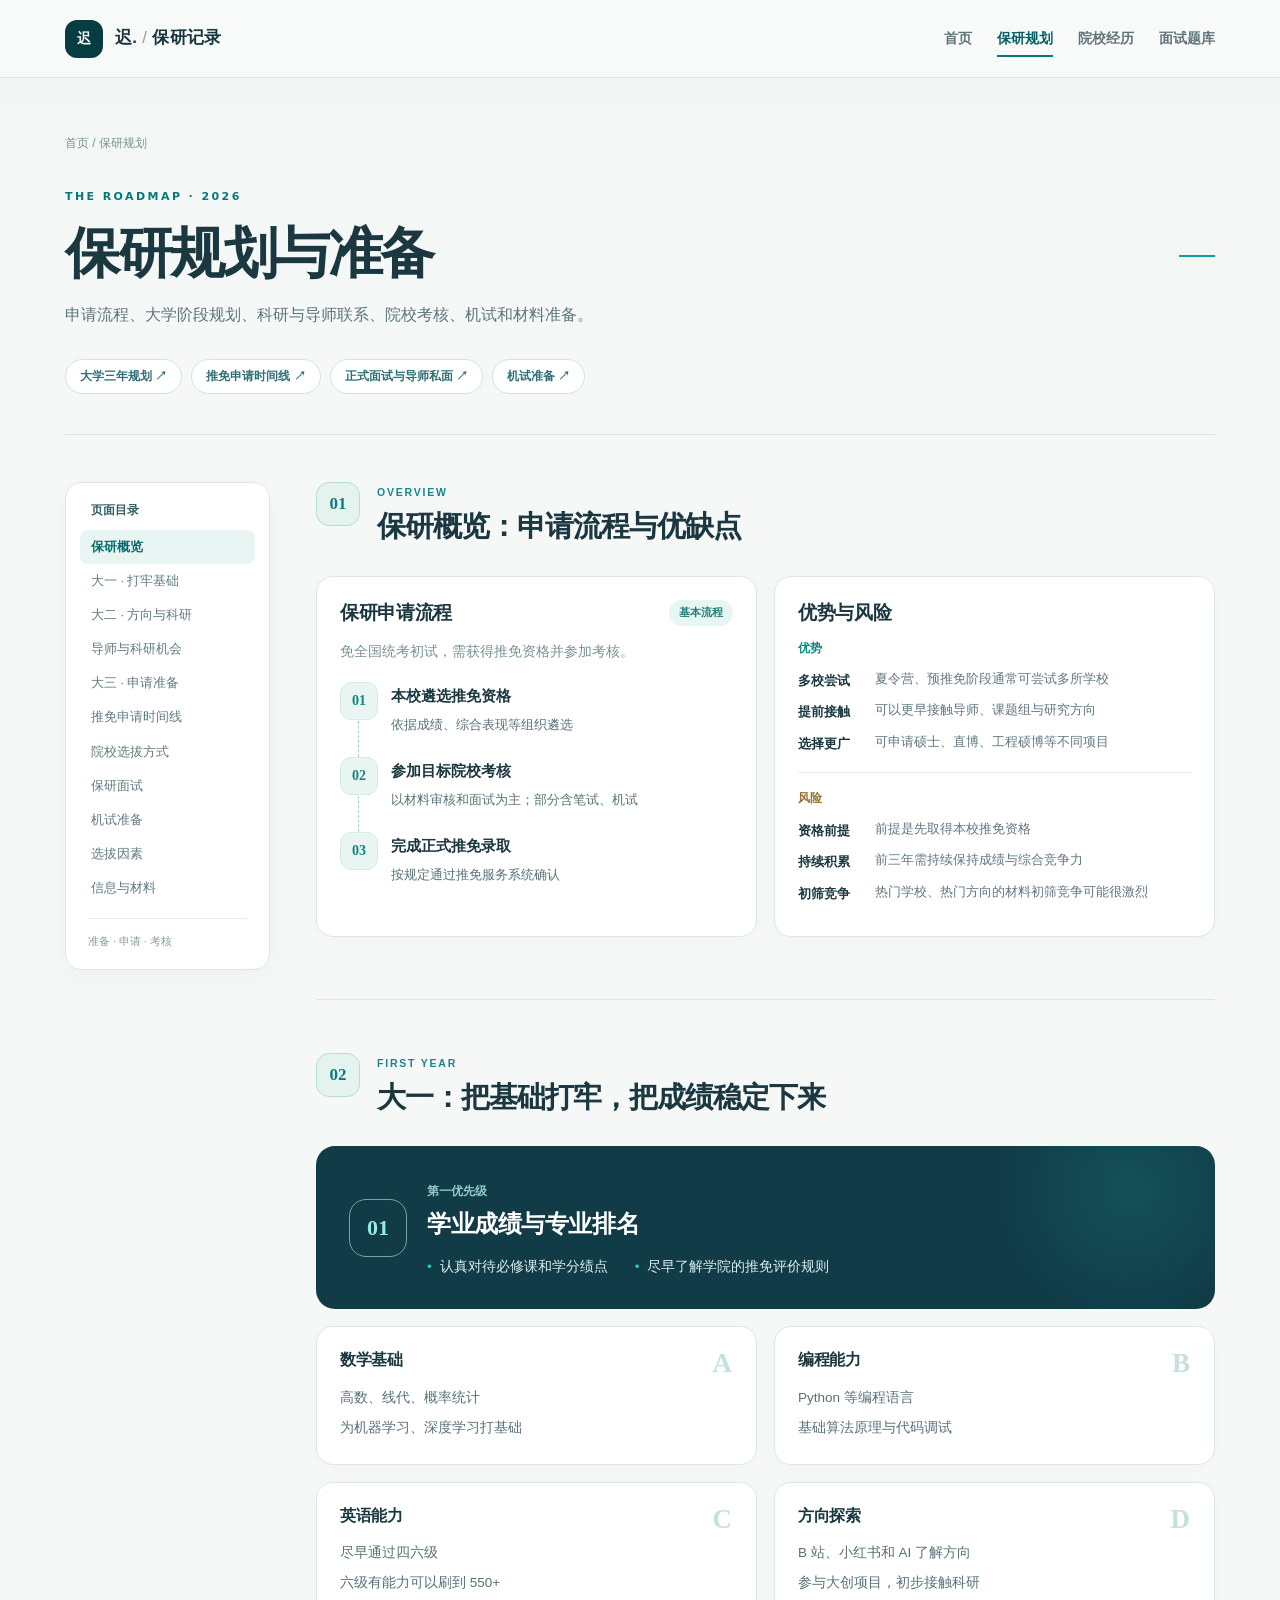
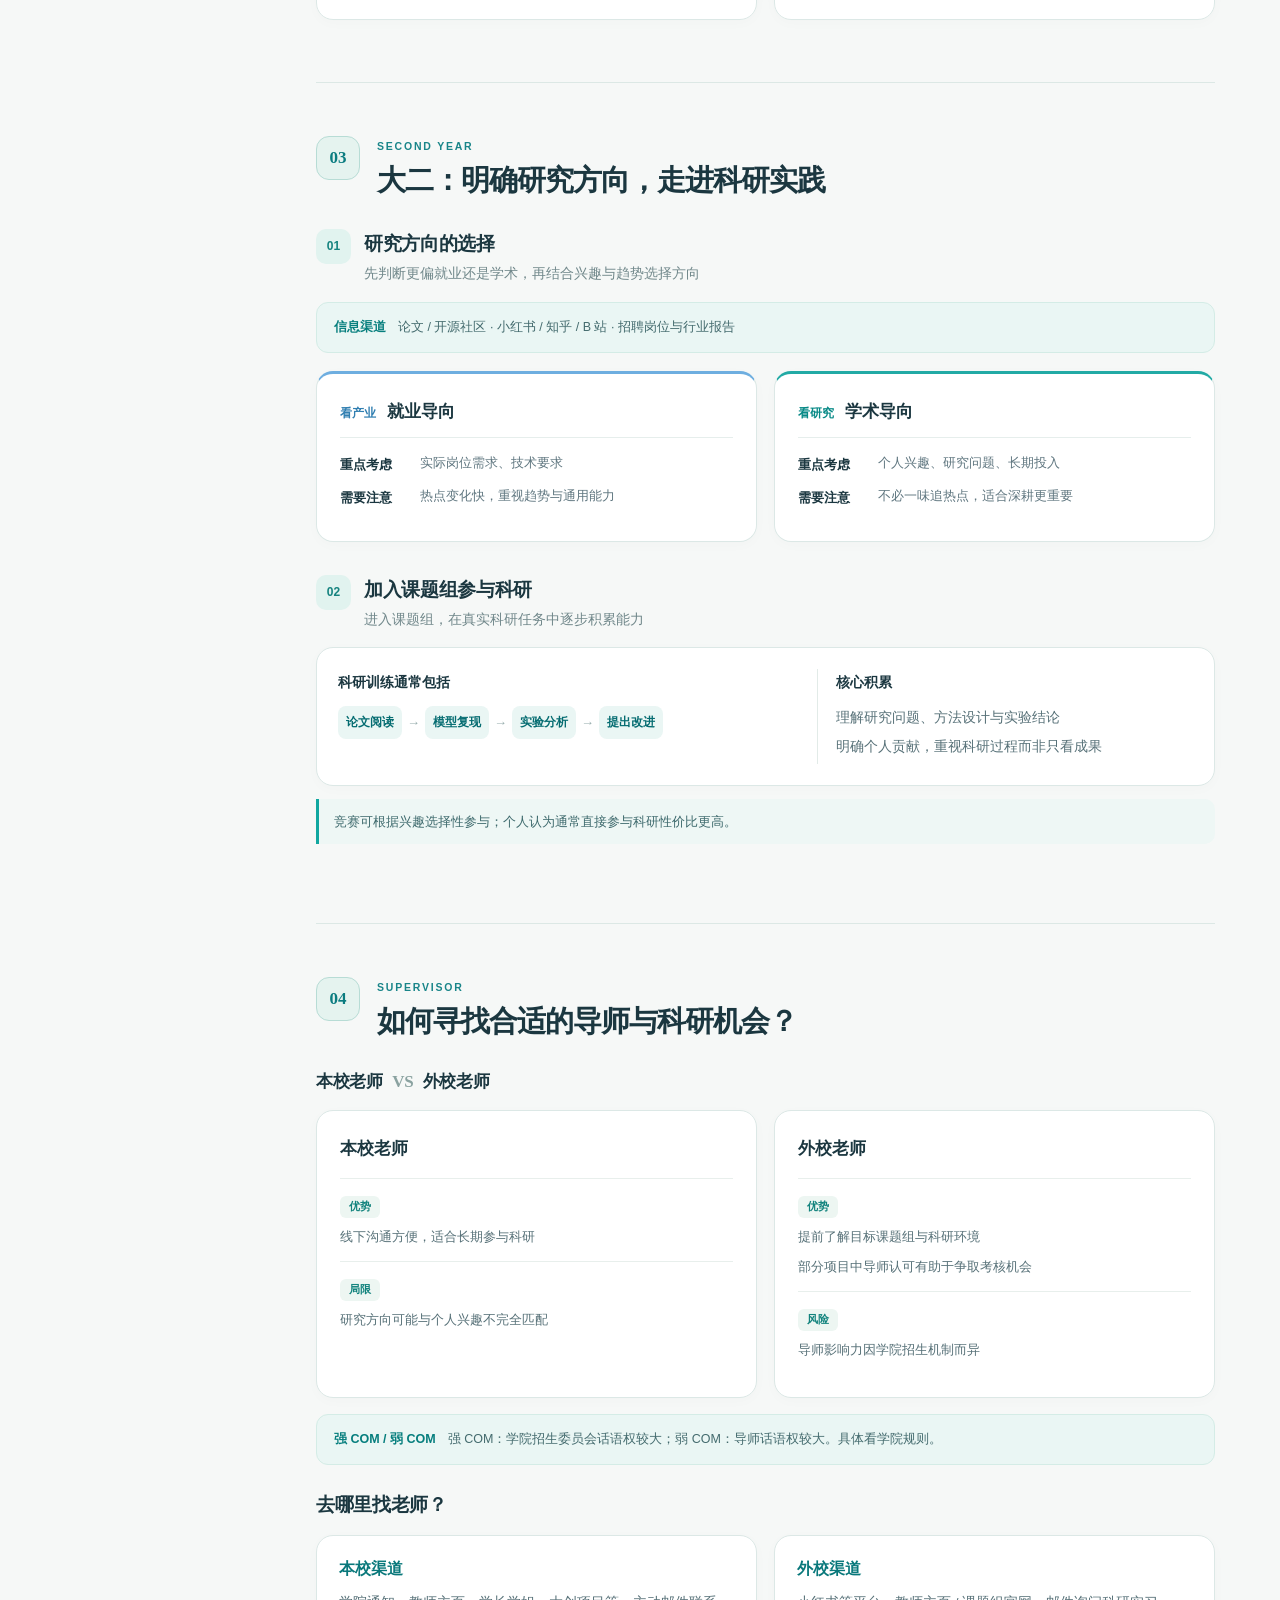
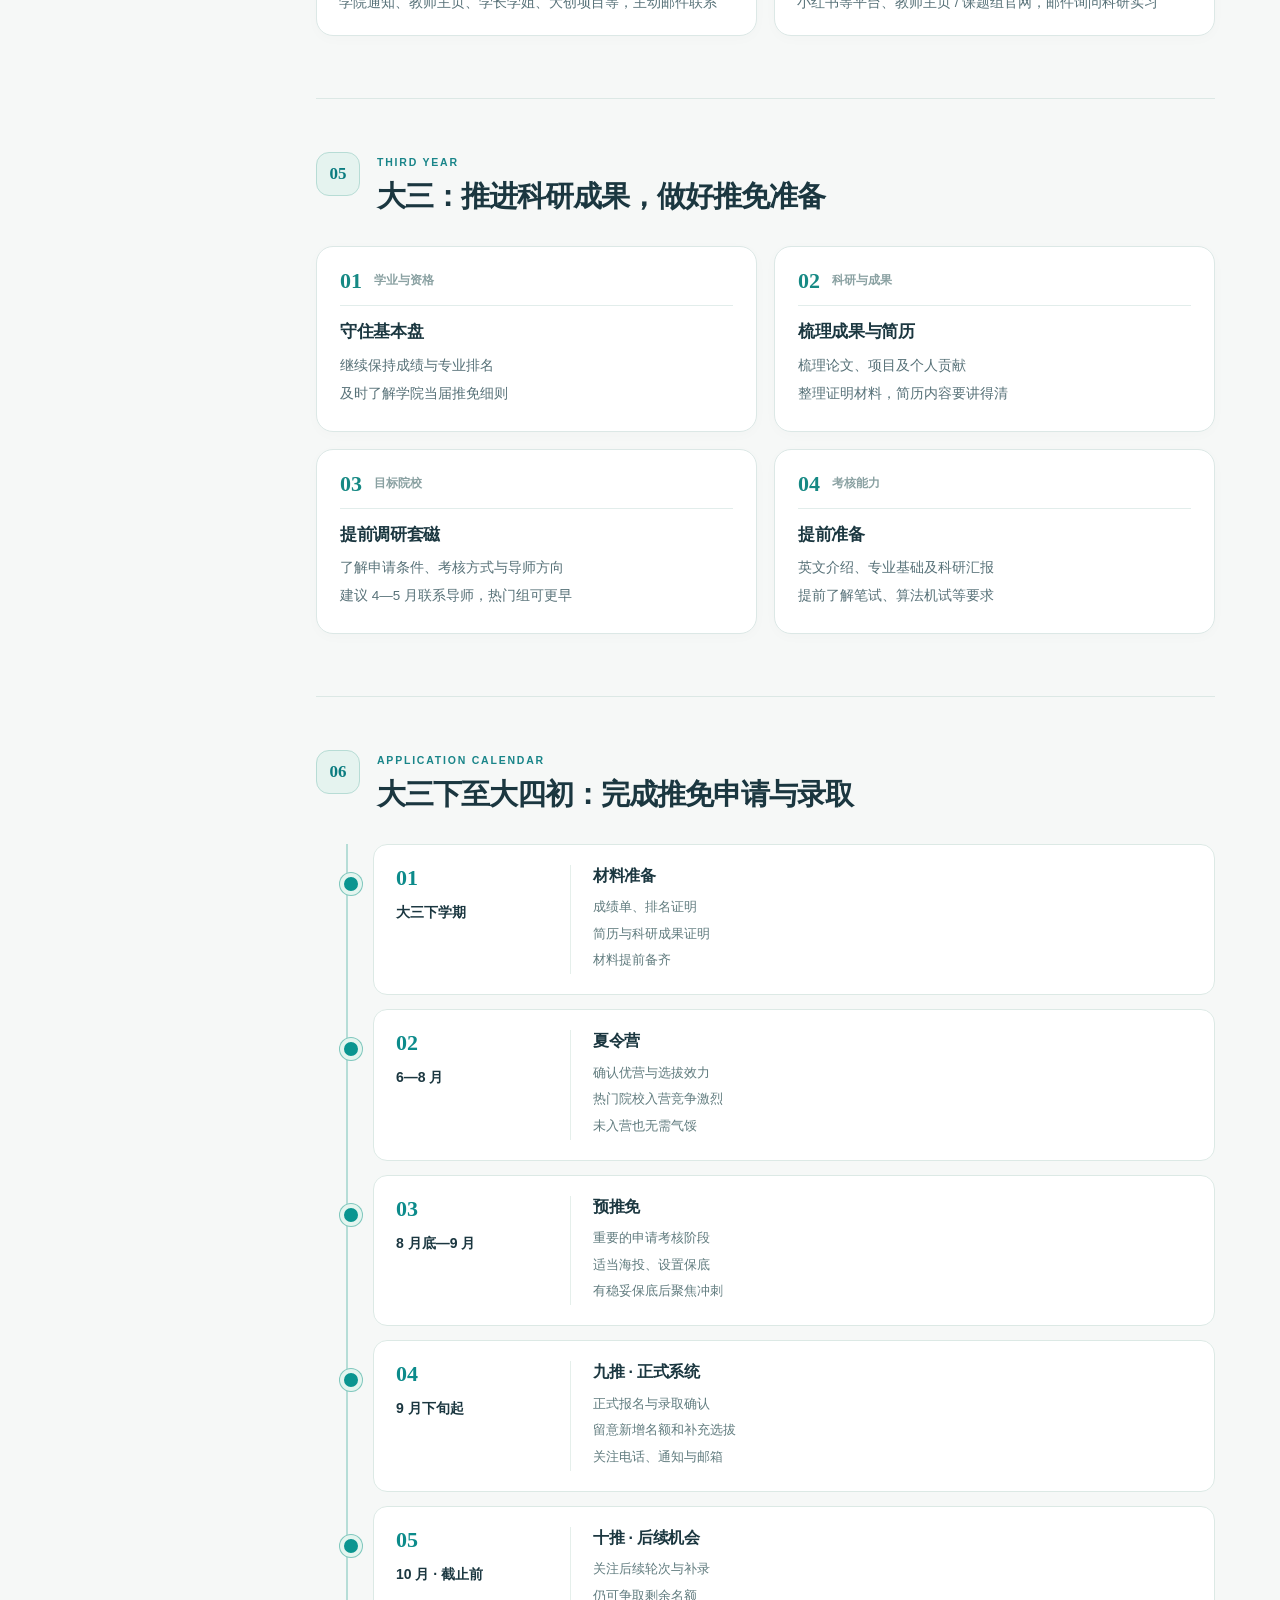
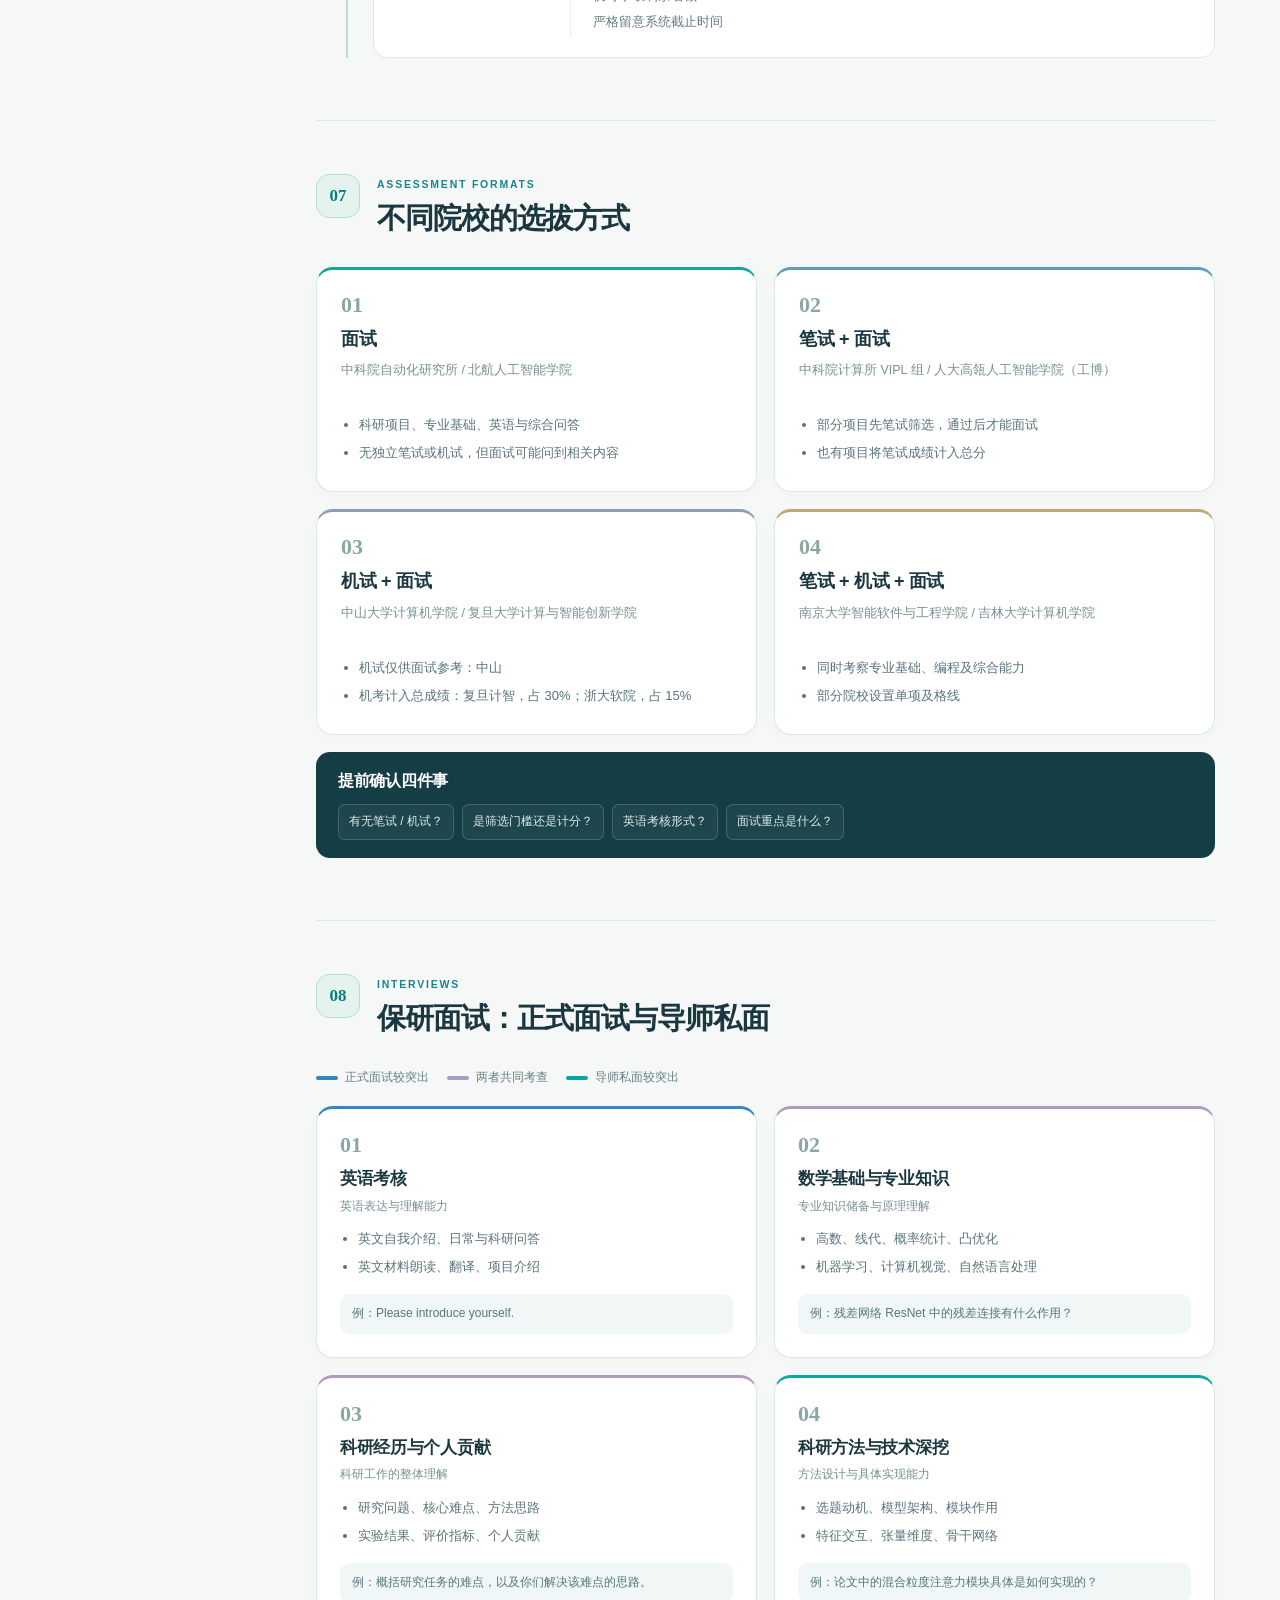
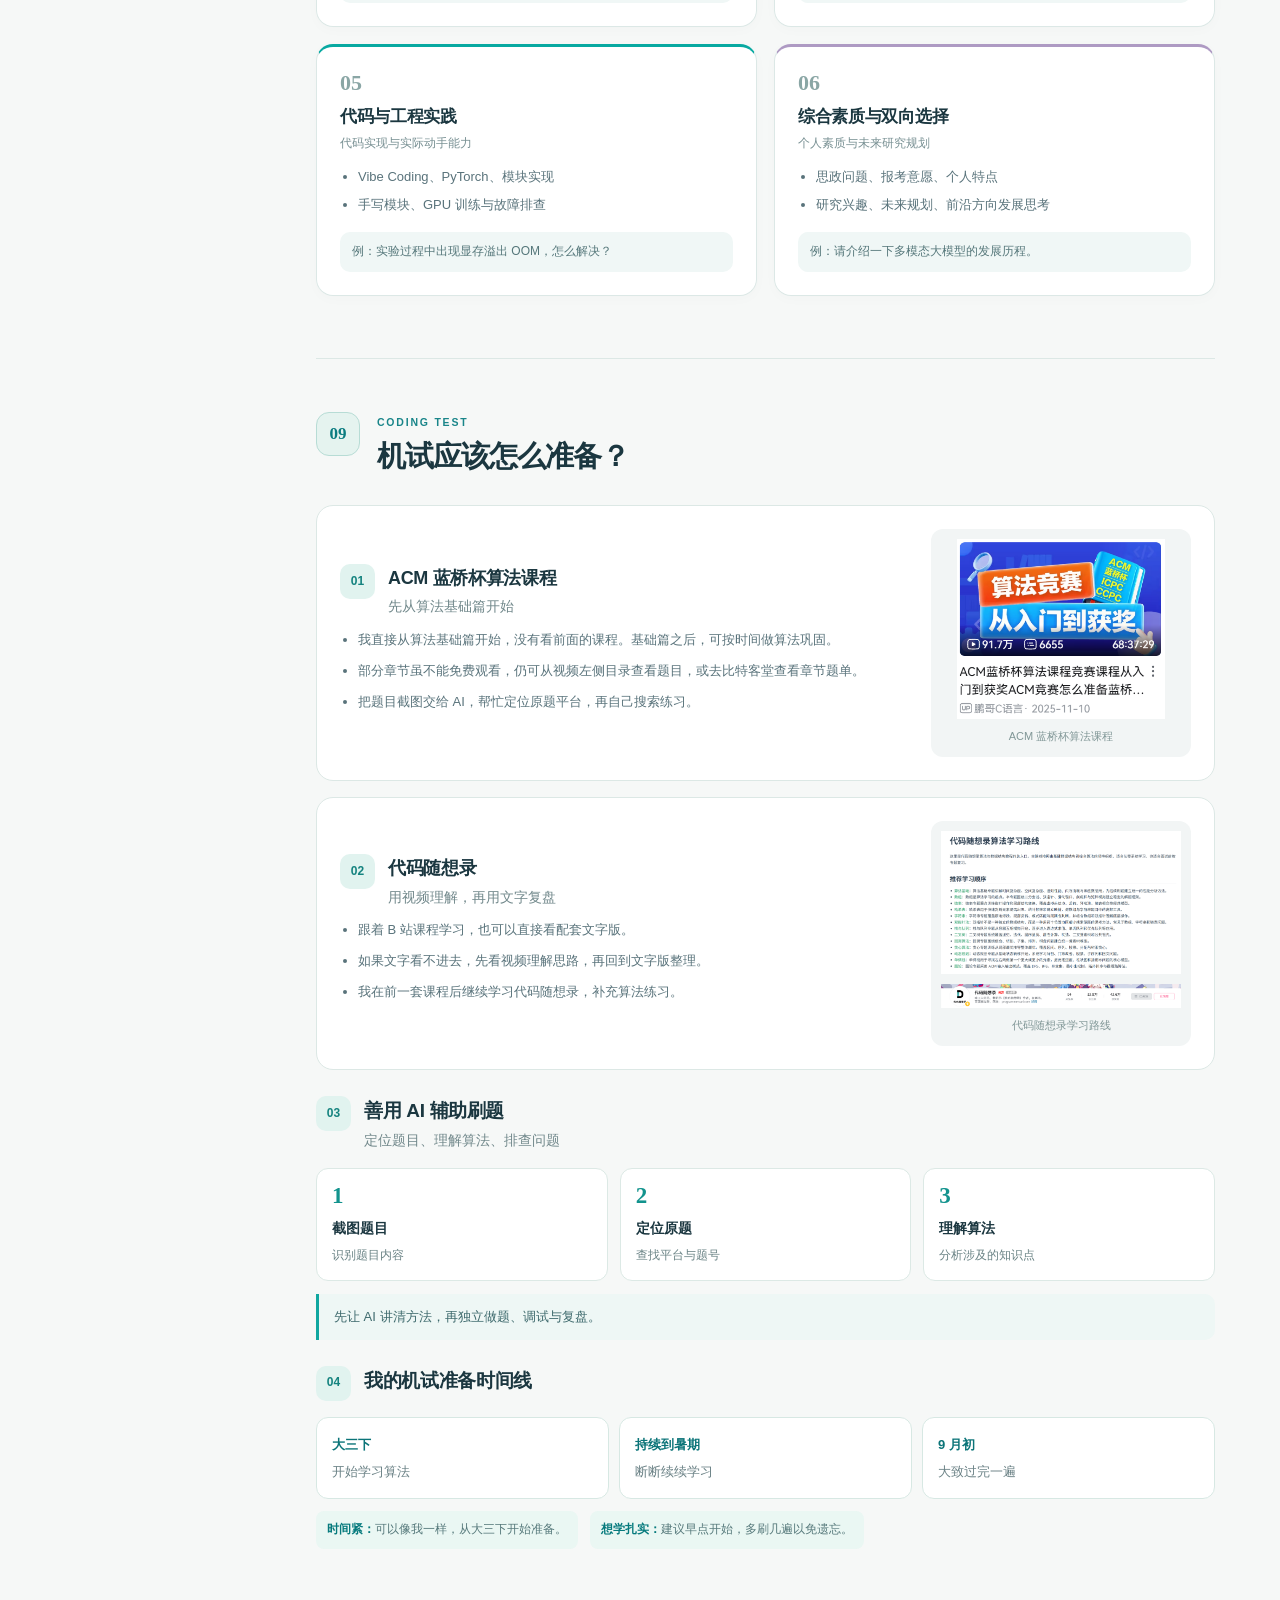
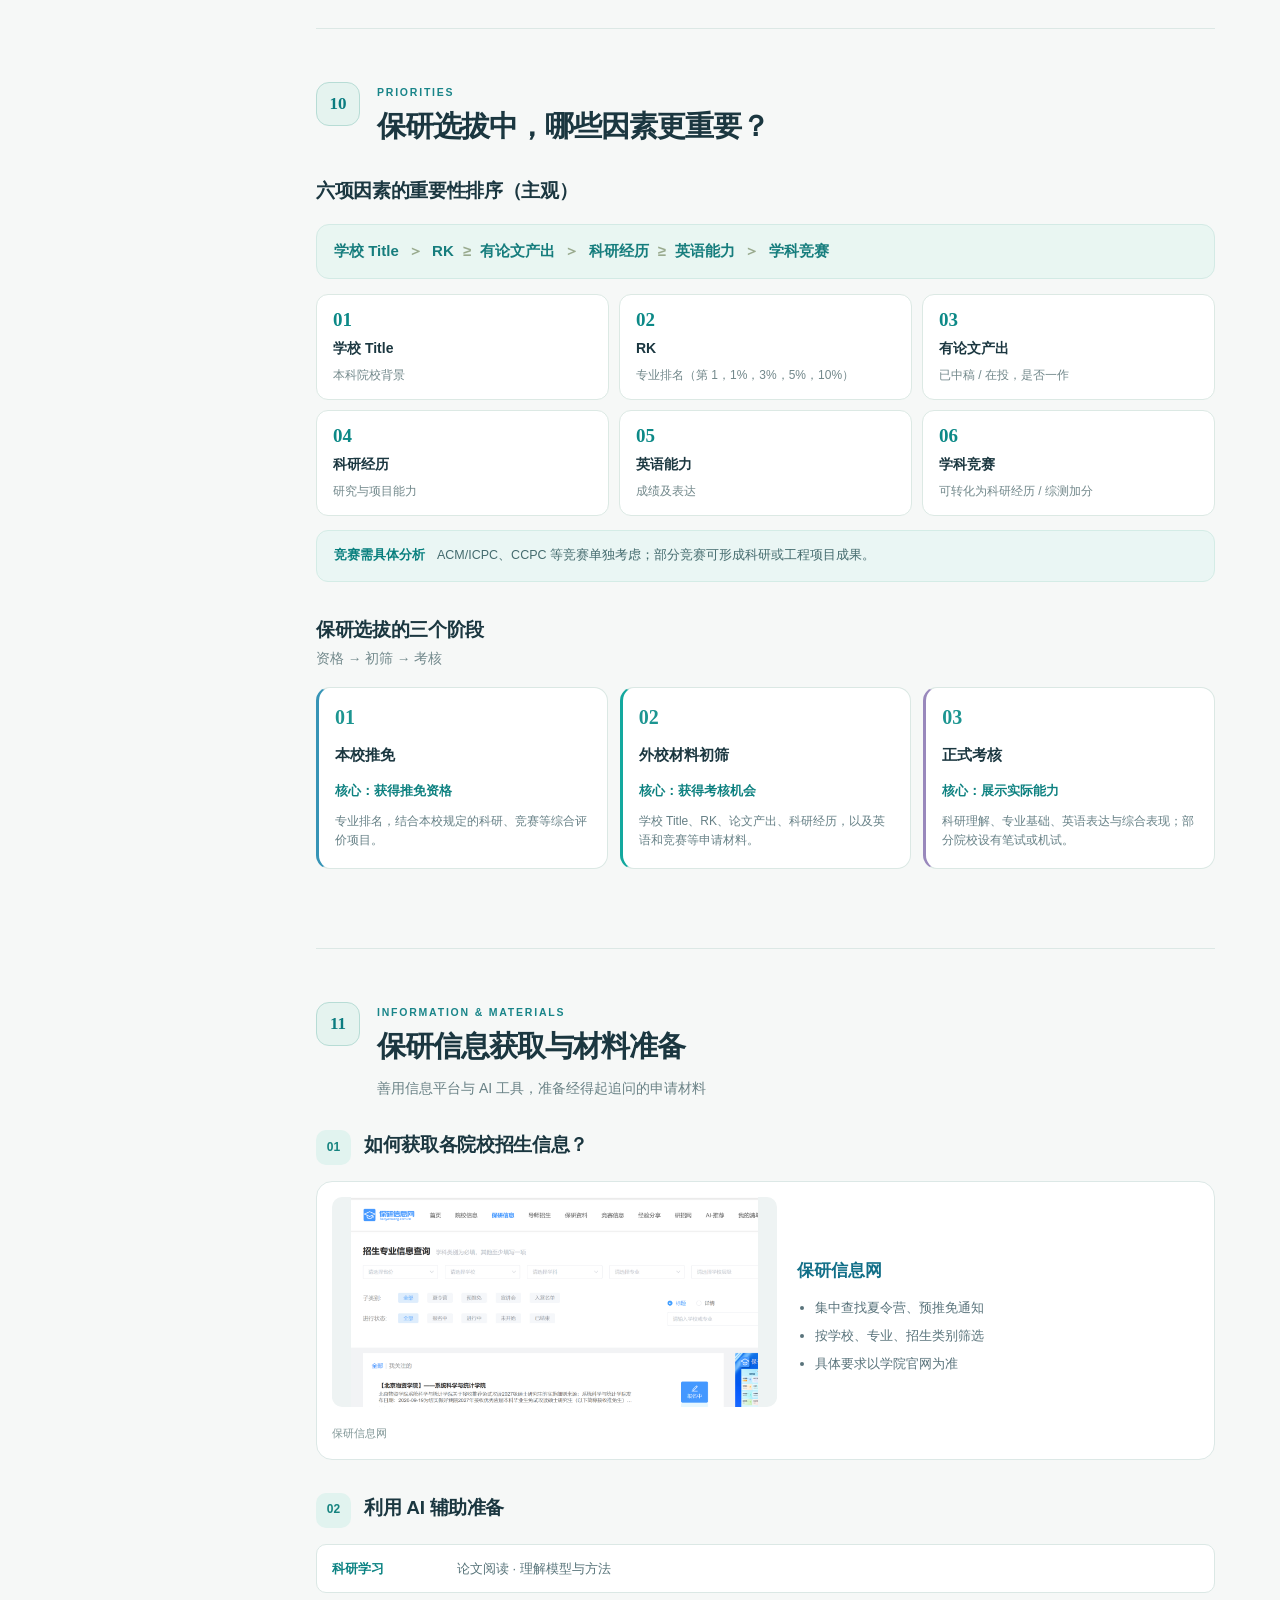
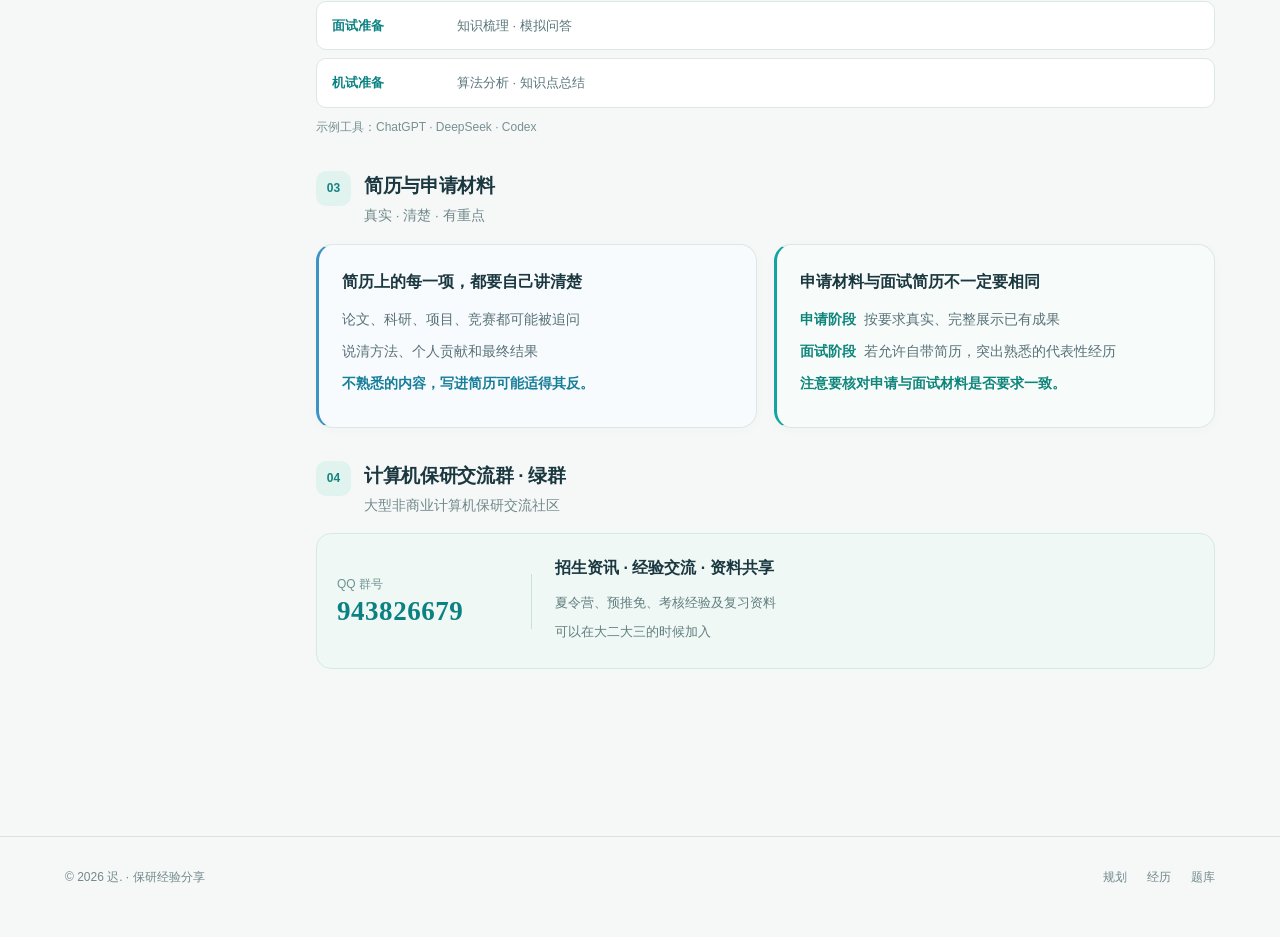
==== commit e2624c63: "Add files via upload" ====
--- a/guide.html
+++ b/guide.html
@@ -1,2 +1,79 @@
-<!DOCTYPE html>
-<html lang="zh-CN"><head><meta charset="utf-8"/><meta content="width=device-width,initial-scale=1" name="viewport"/><meta content="大一到大三的保研规划、科研准备、导师联系、机试和面试等经验记录。" name="description"/><meta content="#f6f8f7" name="theme-color"/><title>保研规划与准备 · 迟.</title><link href="assets/favicon.svg" rel="icon" type="image/svg+xml"/><link href="assets/style.css" rel="stylesheet"/></head><body><header class="site-header"><div class="container nav"><a aria-label="迟.的保研经验主页" class="brand" href="index.html"><span class="brandmark">迟</span><span>迟. <span style="font-weight:400;color:#8ca1a2">/</span> 保研记录</span></a><button aria-controls="primary-menu" aria-expanded="false" aria-label="展开导航" class="mobile-toggle">☰</button><nav aria-label="主导航" class="nav-links" id="primary-menu"><a class="" href="index.html">首页</a><a class="active" href="guide.html">保研规划</a><a class="" href="experience.html">院校经历</a><a class="" href="questions.html">面试题库</a></nav></div></header><main id="main"><section class="page-hero"><div class="container"><div class="eyebrow">THE ROADMAP</div><h1>保研规划与准备</h1></div></section><section class="section tight slide-section"><div class="container"><div class="slides-stack"><figure class="slide-frame"><img alt="保研概览：申请流程与优缺点" aria-label="点击放大：保研概览：申请流程与优缺点" class="zoomable" decoding="async" loading="lazy" role="button" src="assets/slides/slide-01.jpg" tabindex="0"/><figcaption>01 / 保研概览：申请流程与优缺点</figcaption></figure><figure class="slide-frame"><img alt="大一：把基础打牢，把成绩稳定下来" aria-label="点击放大：大一：把基础打牢，把成绩稳定下来" class="zoomable" decoding="async" loading="lazy" role="button" src="assets/slides/slide-02.jpg" tabindex="0"/><figcaption>02 / 大一：把基础打牢，把成绩稳定下来</figcaption></figure><figure class="slide-frame"><img alt="大二：明确研究方向，走进科研实践" aria-label="点击放大：大二：明确研究方向，走进科研实践" class="zoomable" decoding="async" loading="lazy" role="button" src="assets/slides/slide-03.jpg" tabindex="0"/><figcaption>03 / 大二：明确研究方向，走进科研实践</figcaption></figure><figure class="slide-frame"><img alt="如何寻找合适的导师与科研机会？" aria-label="点击放大：如何寻找合适的导师与科研机会？" class="zoomable" decoding="async" loading="lazy" role="button" src="assets/slides/slide-04.jpg" tabindex="0"/><figcaption>04 / 如何寻找合适的导师与科研机会？</figcaption></figure><figure class="slide-frame"><img alt="大三：推进科研成果，做好推免准备" aria-label="点击放大：大三：推进科研成果，做好推免准备" class="zoomable" decoding="async" loading="lazy" role="button" src="assets/slides/slide-05.jpg" tabindex="0"/><figcaption>05 / 大三：推进科研成果，做好推免准备</figcaption></figure><figure class="slide-frame"><img alt="大三下至大四初：完成推免申请与录取" aria-label="点击放大：大三下至大四初：完成推免申请与录取" class="zoomable" decoding="async" loading="lazy" role="button" src="assets/slides/slide-06.jpg" tabindex="0"/><figcaption>06 / 大三下至大四初：完成推免申请与录取</figcaption></figure><figure class="slide-frame"><img alt="不同院校的选拔方式" aria-label="点击放大：不同院校的选拔方式" class="zoomable" decoding="async" loading="lazy" role="button" src="assets/slides/slide-07.jpg" tabindex="0"/><figcaption>07 / 不同院校的选拔方式</figcaption></figure><figure class="slide-frame"><img alt="正式面试与导师私面" aria-label="点击放大：正式面试与导师私面" class="zoomable" decoding="async" loading="lazy" role="button" src="assets/slides/slide-08.jpg" tabindex="0"/><figcaption>08 / 正式面试与导师私面</figcaption></figure><figure class="slide-frame"><img alt="机试应该怎么准备？" aria-label="点击放大：机试应该怎么准备？" class="zoomable" decoding="async" loading="lazy" role="button" src="assets/slides/slide-09.jpg" tabindex="0"/><figcaption>09 / 机试应该怎么准备？</figcaption></figure><figure class="slide-frame"><img alt="保研选拔中，哪些因素更重要？" aria-label="点击放大：保研选拔中，哪些因素更重要？" class="zoomable" decoding="async" loading="lazy" role="button" src="assets/slides/slide-10.jpg" tabindex="0"/><figcaption>10 / 保研选拔中，哪些因素更重要？</figcaption></figure><figure class="slide-frame"><img alt="保研信息获取与材料准备" aria-label="点击放大：保研信息获取与材料准备" class="zoomable" decoding="async" loading="lazy" role="button" src="assets/slides/slide-11.jpg" tabindex="0"/><figcaption>11 / 保研信息获取与材料准备</figcaption></figure></div></div></section></main><footer class="site-footer"><div class="container footer-inner"><div>© 2026 迟. · 保研经验分享</div><div class="footer-links"><a href="guide.html">规划</a><a href="experience.html">经历</a><a href="questions.html">题库</a></div></div></footer><script defer="" src="assets/data.js"></script><script defer="" src="assets/main.js"></script></body></html>+<!doctype html><html lang="zh-CN"><head><meta charset="utf-8"/><meta name="viewport" content="width=device-width, initial-scale=1"/><meta name="description" content="保研流程、大学三年规划、科研与导师联系、面试机试以及材料准备。"/><meta name="theme-color" content="#f6f8f7"/><link rel="icon" href="assets/favicon.svg" type="image/svg+xml"/><link href="assets/style.css" rel="stylesheet"/><link href="assets/guide-web.css" rel="stylesheet"/><title>保研规划与准备 · 迟.</title></head><body><header class="site-header"><div class="container nav"><a aria-label="迟.的保研经验主页" class="brand" href="index.html"><span class="brandmark">迟</span><span>迟. <span style="font-weight:400;color:#8ca1a2">/</span> 保研记录</span></a><button aria-controls="primary-menu" aria-expanded="false" aria-label="展开导航" class="mobile-toggle">☰</button><nav aria-label="主导航" class="nav-links" id="primary-menu"><a class="" href="index.html">首页</a><a class="active" href="guide.html">保研规划</a><a class="" href="experience.html">院校经历</a><a class="" href="questions.html">面试题库</a></nav></div></header><main class="guide-main" id="main">
+  <div class="container guide-banner">
+    <div class="guide-breadcrumb"><a href="index.html">首页</a><span> / </span> 保研规划</div>
+    <div class="guide-heading"><div><span class="guide-overline">THE ROADMAP · 2026</span><h1>保研规划与准备</h1><p>申请流程、大学阶段规划、科研与导师联系、院校考核、机试和材料准备。</p></div><div class="guide-heading-mark" aria-hidden="true"><i></i></div></div>
+    <div class="guide-quicklinks"><a href="#year1">大学三年规划 ↗</a><a href="#calendar">推免申请时间线 ↗</a><a href="#interviews">正式面试与导师私面 ↗</a><a href="#algorithm">机试准备 ↗</a></div>
+  </div>
+  <div class="container guide-layout">
+    <aside class="guide-side" aria-label="本页目录"><div class="guide-side-head">页面目录</div>
+      <a href="#overview">保研概览</a><a href="#year1">大一 · 打牢基础</a><a href="#year2">大二 · 方向与科研</a><a href="#supervisor">导师与科研机会</a><a href="#year3">大三 · 申请准备</a><a href="#calendar">推免申请时间线</a><a href="#selection">院校选拔方式</a><a href="#interviews">保研面试</a><a href="#algorithm">机试准备</a><a href="#ranking">选拔因素</a><a href="#materials">信息与材料</a>
+      <div class="guide-side-bottom">准备 · 申请 · 考核</div>
+    </aside>
+    <article class="guide-article">
+      <section class="g-section" id="overview">
+        <div class="g-section-heading"><div class="g-section-nr">01</div><div><div class="g-section-kicker">OVERVIEW</div><h2>保研概览：申请流程与优缺点</h2></div></div>
+        <div class="g-two">
+          <div class="g-panel"><div class="g-panel-title"><h3>保研申请流程</h3><span class="g-pill">基本流程</span></div><p class="g-muted">免全国统考初试，需获得推免资格并参加考核。</p>
+            <ol class="g-process-list"><li><span class="g-count">01</span><div><strong>本校遴选推免资格</strong><p>依据成绩、综合表现等组织遴选</p></div></li><li><span class="g-count">02</span><div><strong>参加目标院校考核</strong><p>以材料审核和面试为主；部分含笔试、机试</p></div></li><li><span class="g-count">03</span><div><strong>完成正式推免录取</strong><p>按规定通过推免服务系统确认</p></div></li></ol>
+          </div>
+          <div class="g-panel"><div class="g-panel-title"><h3>优势与风险</h3></div><div class="g-contrast"><h4 class="g-positive">优势</h4><dl><div><dt>多校尝试</dt><dd>夏令营、预推免阶段通常可尝试多所学校</dd></div><div><dt>提前接触</dt><dd>可以更早接触导师、课题组与研究方向</dd></div><div><dt>选择更广</dt><dd>可申请硕士、直博、工程硕博等不同项目</dd></div></dl></div><div class="g-contrast g-risk"><h4>风险</h4><dl><div><dt>资格前提</dt><dd>前提是先取得本校推免资格</dd></div><div><dt>持续积累</dt><dd>前三年需持续保持成绩与综合竞争力</dd></div><div><dt>初筛竞争</dt><dd>热门学校、热门方向的材料初筛竞争可能很激烈</dd></div></dl></div></div>
+        </div>
+      </section>
+      <section class="g-section" id="year1"><div class="g-section-heading"><div class="g-section-nr">02</div><div><div class="g-section-kicker">FIRST YEAR</div><h2>大一：把基础打牢，把成绩稳定下来</h2></div></div>
+        <div class="g-priority"><div class="g-priority-icon">01</div><div><span>第一优先级</span><h3>学业成绩与专业排名</h3><div class="g-priority-items"><p>认真对待必修课和学分绩点</p><p>尽早了解学院的推免评价规则</p></div></div></div>
+        <div class="g-grid-2 g-basic-grid"><div class="g-mini"><span class="g-mini-letter">A</span><h3>数学基础</h3><p>高数、线代、概率统计</p><p>为机器学习、深度学习打基础</p></div><div class="g-mini"><span class="g-mini-letter">B</span><h3>编程能力</h3><p>Python 等编程语言</p><p>基础算法原理与代码调试</p></div><div class="g-mini"><span class="g-mini-letter">C</span><h3>英语能力</h3><p>尽早通过四六级</p><p>六级有能力可以刷到 550+</p></div><div class="g-mini"><span class="g-mini-letter">D</span><h3>方向探索</h3><p>B 站、小红书和 AI 了解方向</p><p>参与大创项目，初步接触科研</p></div></div>
+      </section>
+      <section class="g-section" id="year2"><div class="g-section-heading"><div class="g-section-nr">03</div><div><div class="g-section-kicker">SECOND YEAR</div><h2>大二：明确研究方向，走进科研实践</h2></div></div>
+        <div class="g-subsection"><div class="g-subheader"><span class="g-subnr">01</span><div><h3>研究方向的选择</h3><p>先判断更偏就业还是学术，再结合兴趣与趋势选择方向</p></div></div><div class="g-slim-note"><b>信息渠道</b><span>论文 / 开源社区 · 小红书 / 知乎 / B 站 · 招聘岗位与行业报告</span></div>
+         <div class="g-grid-2"><div class="g-panel g-choice g-choice-blue"><div class="g-choice-top"><span>看产业</span><h4>就业导向</h4></div><dl><div><dt>重点考虑</dt><dd>实际岗位需求、技术要求</dd></div><div><dt>需要注意</dt><dd>热点变化快，重视趋势与通用能力</dd></div></dl></div><div class="g-panel g-choice g-choice-teal"><div class="g-choice-top"><span>看研究</span><h4>学术导向</h4></div><dl><div><dt>重点考虑</dt><dd>个人兴趣、研究问题、长期投入</dd></div><div><dt>需要注意</dt><dd>不必一味追热点，适合深耕更重要</dd></div></dl></div></div></div>
+        <div class="g-subsection g-subsection-gap"><div class="g-subheader"><span class="g-subnr">02</span><div><h3>加入课题组参与科研</h3><p>进入课题组，在真实科研任务中逐步积累能力</p></div></div>
+          <div class="g-panel g-research"><div><h4>科研训练通常包括</h4><div class="g-flow"><span>论文阅读</span><i>→</i><span>模型复现</span><i>→</i><span>实验分析</span><i>→</i><span>提出改进</span></div></div><div class="g-research-right"><h4>核心积累</h4><p>理解研究问题、方法设计与实验结论</p><p>明确个人贡献，重视科研过程而非只看成果</p></div></div>
+          <div class="g-soft-note">竞赛可根据兴趣选择性参与；个人认为通常直接参与科研性价比更高。</div>
+        </div>
+      </section>
+      <section class="g-section" id="supervisor"><div class="g-section-heading"><div class="g-section-nr">04</div><div><div class="g-section-kicker">SUPERVISOR</div><h2>如何寻找合适的导师与科研机会？</h2></div></div>
+        <div class="g-labelrow"><h3>本校老师 <span>VS</span> 外校老师</h3></div><div class="g-grid-2"><div class="g-panel g-mentor"><h4>本校老师</h4><div class="g-line"><span>优势</span><p>线下沟通方便，适合长期参与科研</p></div><div class="g-line"><span>局限</span><p>研究方向可能与个人兴趣不完全匹配</p></div></div><div class="g-panel g-mentor"><h4>外校老师</h4><div class="g-line"><span>优势</span><p>提前了解目标课题组与科研环境</p><p>部分项目中导师认可有助于争取考核机会</p></div><div class="g-line"><span>风险</span><p>导师影响力因学院招生机制而异</p></div></div></div>
+        <div class="g-slim-note g-com"><b>强 COM / 弱 COM</b><span>强 COM：学院招生委员会话语权较大；弱 COM：导师话语权较大。具体看学院规则。</span></div>
+        <div class="g-subheader g-channels"><div><h3>去哪里找老师？</h3></div></div><div class="g-grid-2"><div class="g-mini g-channel"><h4>本校渠道</h4><p>学院通知、教师主页、学长学姐、大创项目等，主动邮件联系</p></div><div class="g-mini g-channel"><h4>外校渠道</h4><p>小红书等平台、教师主页 / 课题组官网，邮件询问科研实习</p></div></div>
+      </section>
+      <section class="g-section" id="year3"><div class="g-section-heading"><div class="g-section-nr">05</div><div><div class="g-section-kicker">THIRD YEAR</div><h2>大三：推进科研成果，做好推免准备</h2></div></div>
+        <div class="g-grid-2 g-year3"><div class="g-mini g-plan"><div class="g-plan-no">01 <span>学业与资格</span></div><h3>守住基本盘</h3><p>继续保持成绩与专业排名</p><p>及时了解学院当届推免细则</p></div><div class="g-mini g-plan"><div class="g-plan-no">02 <span>科研与成果</span></div><h3>梳理成果与简历</h3><p>梳理论文、项目及个人贡献</p><p>整理证明材料，简历内容要讲得清</p></div><div class="g-mini g-plan"><div class="g-plan-no">03 <span>目标院校</span></div><h3>提前调研套磁</h3><p>了解申请条件、考核方式与导师方向</p><p>建议 4—5 月联系导师，热门组可更早</p></div><div class="g-mini g-plan"><div class="g-plan-no">04 <span>考核能力</span></div><h3>提前准备</h3><p>英文介绍、专业基础及科研汇报</p><p>提前了解笔试、算法机试等要求</p></div></div>
+      </section>
+      <section class="g-section" id="calendar"><div class="g-section-heading"><div class="g-section-nr">06</div><div><div class="g-section-kicker">APPLICATION CALENDAR</div><h2>大三下至大四初：完成推免申请与录取</h2></div></div>
+        <div class="g-calendar"><div class="g-time"><div class="g-time-date"><span>01</span><strong>大三下学期</strong></div><div class="g-time-body"><h3>材料准备</h3><p>成绩单、排名证明</p><p>简历与科研成果证明</p><p>材料提前备齐</p></div></div><div class="g-time"><div class="g-time-date"><span>02</span><strong>6—8 月</strong></div><div class="g-time-body"><h3>夏令营</h3><p>确认优营与选拔效力</p><p>热门院校入营竞争激烈</p><p>未入营也无需气馁</p></div></div><div class="g-time"><div class="g-time-date"><span>03</span><strong>8 月底—9 月</strong></div><div class="g-time-body"><h3>预推免</h3><p>重要的申请考核阶段</p><p>适当海投、设置保底</p><p>有稳妥保底后聚焦冲刺</p></div></div><div class="g-time"><div class="g-time-date"><span>04</span><strong>9 月下旬起</strong></div><div class="g-time-body"><h3>九推 · 正式系统</h3><p>正式报名与录取确认</p><p>留意新增名额和补充选拔</p><p>关注电话、通知与邮箱</p></div></div><div class="g-time"><div class="g-time-date"><span>05</span><strong>10 月 · 截止前</strong></div><div class="g-time-body"><h3>十推 · 后续机会</h3><p>关注后续轮次与补录</p><p>仍可争取剩余名额</p><p>严格留意系统截止时间</p></div></div></div>
+      </section>
+      <section class="g-section" id="selection"><div class="g-section-heading"><div class="g-section-nr">07</div><div><div class="g-section-kicker">ASSESSMENT FORMATS</div><h2>不同院校的选拔方式</h2></div></div>
+        <div class="g-grid-2 g-formats"><div class="g-panel g-format"><span class="g-format-id">01</span><h3>面试</h3><p class="g-subdued">中科院自动化研究所 / 北航人工智能学院</p><ul><li>科研项目、专业基础、英语与综合问答</li><li>无独立笔试或机试，但面试可能问到相关内容</li></ul></div><div class="g-panel g-format"><span class="g-format-id">02</span><h3>笔试 + 面试</h3><p class="g-subdued">中科院计算所 VIPL 组 / 人大高瓴人工智能学院（工博）</p><ul><li>部分项目先笔试筛选，通过后才能面试</li><li>也有项目将笔试成绩计入总分</li></ul></div><div class="g-panel g-format"><span class="g-format-id">03</span><h3>机试 + 面试</h3><p class="g-subdued">中山大学计算机学院 / 复旦大学计算与智能创新学院</p><ul><li>机试仅供面试参考：中山</li><li>机考计入总成绩：复旦计智，占 30%；浙大软院，占 15%</li></ul></div><div class="g-panel g-format"><span class="g-format-id">04</span><h3>笔试 + 机试 + 面试</h3><p class="g-subdued">南京大学智能软件与工程学院 / 吉林大学计算机学院</p><ul><li>同时考察专业基础、编程及综合能力</li><li>部分院校设置单项及格线</li></ul></div></div>
+        <div class="g-question-note"><h3>提前确认四件事</h3><ul><li>有无笔试 / 机试？</li><li>是筛选门槛还是计分？</li><li>英语考核形式？</li><li>面试重点是什么？</li></ul></div>
+      </section>
+      <section class="g-section" id="interviews"><div class="g-section-heading"><div class="g-section-nr">08</div><div><div class="g-section-kicker">INTERVIEWS</div><h2>保研面试：正式面试与导师私面</h2></div></div>
+        <div class="g-interview-legend"><span><i class="g-color-a"></i>正式面试较突出</span><span><i class="g-color-b"></i>两者共同考查</span><span><i class="g-color-c"></i>导师私面较突出</span></div>
+        <div class="g-grid-2 g-interviews">
+          <div class="g-panel g-interview g-border-a"><span class="g-format-id">01</span><h3>英语考核</h3><p class="g-subdued">英语表达与理解能力</p><ul><li>英文自我介绍、日常与科研问答</li><li>英文材料朗读、翻译、项目介绍</li></ul><blockquote>例：Please introduce yourself.</blockquote></div>
+          <div class="g-panel g-interview g-border-b"><span class="g-format-id">02</span><h3>数学基础与专业知识</h3><p class="g-subdued">专业知识储备与原理理解</p><ul><li>高数、线代、概率统计、凸优化</li><li>机器学习、计算机视觉、自然语言处理</li></ul><blockquote>例：残差网络 ResNet 中的残差连接有什么作用？</blockquote></div>
+          <div class="g-panel g-interview g-border-b"><span class="g-format-id">03</span><h3>科研经历与个人贡献</h3><p class="g-subdued">科研工作的整体理解</p><ul><li>研究问题、核心难点、方法思路</li><li>实验结果、评价指标、个人贡献</li></ul><blockquote>例：概括研究任务的难点，以及你们解决该难点的思路。</blockquote></div>
+          <div class="g-panel g-interview g-border-c"><span class="g-format-id">04</span><h3>科研方法与技术深挖</h3><p class="g-subdued">方法设计与具体实现能力</p><ul><li>选题动机、模型架构、模块作用</li><li>特征交互、张量维度、骨干网络</li></ul><blockquote>例：论文中的混合粒度注意力模块具体是如何实现的？</blockquote></div>
+          <div class="g-panel g-interview g-border-c"><span class="g-format-id">05</span><h3>代码与工程实践</h3><p class="g-subdued">代码实现与实际动手能力</p><ul><li>Vibe Coding、PyTorch、模块实现</li><li>手写模块、GPU 训练与故障排查</li></ul><blockquote>例：实验过程中出现显存溢出 OOM，怎么解决？</blockquote></div>
+          <div class="g-panel g-interview g-border-b"><span class="g-format-id">06</span><h3>综合素质与双向选择</h3><p class="g-subdued">个人素质与未来研究规划</p><ul><li>思政问题、报考意愿、个人特点</li><li>研究兴趣、未来规划、前沿方向发展思考</li></ul><blockquote>例：请介绍一下多模态大模型的发展历程。</blockquote></div>
+        </div>
+      </section>
+      <section class="g-section" id="algorithm"><div class="g-section-heading"><div class="g-section-nr">09</div><div><div class="g-section-kicker">CODING TEST</div><h2>机试应该怎么准备？</h2></div></div>
+        <div class="g-course"><div class="g-course-text"><div class="g-subheader"><span class="g-subnr">01</span><div><h3>ACM 蓝桥杯算法课程</h3><p>先从算法基础篇开始</p></div></div><ul><li>我直接从算法基础篇开始，没有看前面的课程。基础篇之后，可按时间做算法巩固。</li><li>部分章节虽不能免费观看，仍可从视频左侧目录查看题目，或去比特客堂查看章节题单。</li><li>把题目截图交给 AI，帮忙定位原题平台，再自己搜索练习。</li></ul></div><figure class="g-course-img"><img src="assets/ppt-media/slide-10-image-011.png" alt="PPT 原图：ACM 蓝桥杯算法课程视频截图" loading="lazy"/><figcaption>ACM 蓝桥杯算法课程</figcaption></figure></div>
+        <div class="g-course g-course-inverse"><div class="g-course-text"><div class="g-subheader"><span class="g-subnr">02</span><div><h3>代码随想录</h3><p>用视频理解，再用文字复盘</p></div></div><ul><li>跟着 B 站课程学习，也可以直接看配套文字版。</li><li>如果文字看不进去，先看视频理解思路，再回到文字版整理。</li><li>我在前一套课程后继续学习代码随想录，补充算法练习。</li></ul></div><figure class="g-course-img"><img src="assets/ppt-media/slide-10-image-046.png" alt="PPT 原图：代码随想录算法学习路线截图" loading="lazy"/><img class="g-small-image" src="assets/ppt-media/slide-10-image-047.png" alt="PPT 原图：代码随想录账号信息截图" loading="lazy"/><figcaption>代码随想录学习路线</figcaption></figure></div>
+        <div class="g-subsection g-ai-help"><div class="g-subheader"><span class="g-subnr">03</span><div><h3>善用 AI 辅助刷题</h3><p>定位题目、理解算法、排查问题</p></div></div><div class="g-ai-flow"><div><span>1</span><b>截图题目</b><p>识别题目内容</p></div><div><span>2</span><b>定位原题</b><p>查找平台与题号</p></div><div><span>3</span><b>理解算法</b><p>分析涉及的知识点</p></div></div><div class="g-soft-note">先让 AI 讲清方法，再独立做题、调试与复盘。</div></div>
+        <div class="g-subsection g-training"><div class="g-subheader"><span class="g-subnr">04</span><div><h3>我的机试准备时间线</h3></div></div><div class="g-training-line"><div><strong>大三下</strong><span>开始学习算法</span></div><div><strong>持续到暑期</strong><span>断断续续学习</span></div><div><strong>9 月初</strong><span>大致过完一遍</span></div></div><div class="g-guidance"><p><b>时间紧：</b>可以像我一样，从大三下开始准备。</p><p><b>想学扎实：</b>建议早点开始，多刷几遍以免遗忘。</p></div></div>
+      </section>
+      <section class="g-section" id="ranking"><div class="g-section-heading"><div class="g-section-nr">10</div><div><div class="g-section-kicker">PRIORITIES</div><h2>保研选拔中，哪些因素更重要？</h2></div></div>
+        <div class="g-subheader"><div><h3>六项因素的重要性排序（主观）</h3></div></div><div class="g-rank-formula" aria-label="学校 Title 大于 RK 大于等于有论文产出大于科研经历大于等于英语能力大于学科竞赛">学校 Title <b>＞</b> RK <b>≥</b> 有论文产出 <b>＞</b> 科研经历 <b>≥</b> 英语能力 <b>＞</b> 学科竞赛</div>
+        <div class="g-rank-list"><div><span>01</span><strong>学校 Title</strong><p>本科院校背景</p></div><div><span>02</span><strong>RK</strong><p>专业排名（第 1，1%，3%，5%，10%）</p></div><div><span>03</span><strong>有论文产出</strong><p>已中稿 / 在投，是否一作</p></div><div><span>04</span><strong>科研经历</strong><p>研究与项目能力</p></div><div><span>05</span><strong>英语能力</strong><p>成绩及表达</p></div><div><span>06</span><strong>学科竞赛</strong><p>可转化为科研经历 / 综测加分</p></div></div><div class="g-slim-note"><b>竞赛需具体分析</b><span>ACM/ICPC、CCPC 等竞赛单独考虑；部分竞赛可形成科研或工程项目成果。</span></div>
+        <div class="g-subsection g-subsection-gap"><div class="g-subheader"><div><h3>保研选拔的三个阶段</h3><p>资格 → 初筛 → 考核</p></div></div><div class="g-three-stages"><div><span>01</span><h4>本校推免</h4><strong>核心：获得推免资格</strong><p>专业排名，结合本校规定的科研、竞赛等综合评价项目。</p></div><div><span>02</span><h4>外校材料初筛</h4><strong>核心：获得考核机会</strong><p>学校 Title、RK、论文产出、科研经历，以及英语和竞赛等申请材料。</p></div><div><span>03</span><h4>正式考核</h4><strong>核心：展示实际能力</strong><p>科研理解、专业基础、英语表达与综合表现；部分院校设有笔试或机试。</p></div></div></div>
+      </section>
+      <section class="g-section" id="materials"><div class="g-section-heading"><div class="g-section-nr">11</div><div><div class="g-section-kicker">INFORMATION & MATERIALS</div><h2>保研信息获取与材料准备</h2><p>善用信息平台与 AI 工具，准备经得起追问的申请材料</p></div></div>
+        <div class="g-subsection"><div class="g-subheader"><span class="g-subnr">01</span><div><h3>如何获取各院校招生信息？</h3></div></div><div class="g-info-platform"><figure><img src="assets/ppt-media/slide-12-image-014.png" alt="PPT 原图：保研信息网招生通知查询页面" loading="lazy"/><figcaption>保研信息网</figcaption></figure><div><h4>保研信息网</h4><ul><li>集中查找夏令营、预推免通知</li><li>按学校、专业、招生类别筛选</li><li>具体要求以学院官网为准</li></ul></div></div></div>
+        <div class="g-subsection g-subsection-gap"><div class="g-subheader"><span class="g-subnr">02</span><div><h3>利用 AI 辅助准备</h3></div></div><div class="g-ai-use"><div><strong>科研学习</strong><span>论文阅读 · 理解模型与方法</span></div><div><strong>面试准备</strong><span>知识梳理 · 模拟问答</span></div><div><strong>机试准备</strong><span>算法分析 · 知识点总结</span></div></div><p class="g-muted">示例工具：ChatGPT · DeepSeek · Codex</p></div>
+        <div class="g-subsection g-subsection-gap"><div class="g-subheader"><span class="g-subnr">03</span><div><h3>简历与申请材料</h3><p>真实 · 清楚 · 有重点</p></div></div><div class="g-grid-2"><div class="g-mini g-resume"><h4>简历上的每一项，都要自己讲清楚</h4><p>论文、科研、项目、竞赛都可能被追问</p><p>说清方法、个人贡献和最终结果</p><p><b>不熟悉的内容，写进简历可能适得其反。</b></p></div><div class="g-mini g-resume g-resume-green"><h4>申请材料与面试简历不一定要相同</h4><p><b>申请阶段</b>按要求真实、完整展示已有成果</p><p><b>面试阶段</b>若允许自带简历，突出熟悉的代表性经历</p><p><b>注意要核对申请与面试材料是否要求一致。</b></p></div></div></div>
+        <div class="g-subsection g-subsection-gap"><div class="g-subheader"><span class="g-subnr">04</span><div><h3>计算机保研交流群 · 绿群</h3><p>大型非商业计算机保研交流社区</p></div></div><div class="g-community"><div><small>QQ 群号</small><strong>943826679</strong></div><div><h4>招生资讯 · 经验交流 · 资料共享</h4><p>夏令营、预推免、考核经验及复习资料</p><p>可以在大二大三的时候加入</p></div></div></div>
+      </section>
+    </article>
+  </div>
+</main><footer class="site-footer"><div class="container footer-inner"><div>© 2026 迟. · 保研经验分享</div><div class="footer-links"><a href="guide.html">规划</a><a href="experience.html">经历</a><a href="questions.html">题库</a></div></div></footer><script src="assets/main.js" defer></script><script src="assets/guide-web.js" defer></script></body></html>
--- a/assets/style.css
+++ b/assets/style.css
@@ -9,3 +9,39 @@
 .slides-stack{display:grid;gap:25px;max-width:1120px;margin:auto}.slide-frame,.media-figure{margin:0;background:#fff;border:1px solid var(--line);border-radius:17px;padding:12px;box-shadow:0 8px 28px #123c4110}.slide-frame img,.media-figure img{width:100%;height:auto;display:block;object-fit:contain;border-radius:9px;cursor:zoom-in}.slide-frame figcaption,.media-figure figcaption{font-size:12px;color:#687f83;padding:11px 7px 4px;line-height:1.6}.media-figure{margin:20px 0 28px;max-width:100%;padding:13px}.media-figure img{max-height:720px;object-fit:contain;background:white}.media-figure figcaption{text-align:center}.slide-frame{padding:10px}.zoomable:focus-visible{outline:3px solid #008e92;outline-offset:3px}.image-modal{position:fixed;inset:0;z-index:9999;background:rgba(4,19,25,.90);display:none;flex-direction:column;align-items:center;justify-content:center;gap:8px;padding:56px 18px 20px}.image-modal.is-open{display:flex}.image-modal img{display:block;object-fit:contain;max-width:100%;max-height:calc(100vh - 125px);border-radius:7px;background:#fff}.image-modal .modal-caption{font-size:13px;color:#e3eeeb;text-align:center;max-width:800px}.image-modal button{position:absolute;right:24px;top:16px;width:38px;height:38px;border:1px solid #ffffff75;border-radius:50%;background:#214b51;color:#fff;font-size:24px;cursor:pointer}.image-modal button:focus-visible{outline:3px solid #fff}@media(max-width:700px){.slide-frame{padding:5px;border-radius:10px}.slides-stack{gap:16px}.slide-frame img,.media-figure img{border-radius:5px}.slide-frame figcaption{font-size:11px;padding:9px 6px 4px}.media-figure{padding:8px}}
 /* Keep the chosen two-line hero tagline on desktop while retaining mobile readability. */
 @media(min-width:701px){.hero-panel h2{font-size:clamp(28px,2.22vw,33px);letter-spacing:-.04em}}
+
+
+/* Source PPT (pages 2-12) recreated as native HTML text + vector-like CSS shapes. */
+.ppt-guide-section{padding-top:22px}
+.ppt-slides-list{display:flex;flex-direction:column;gap:27px;max-width:1170px;margin:0 auto}
+.ppt-slide-block{box-shadow:0 8px 28px rgba(18,59,76,.065);border:1px solid #dce8ec;border-radius:10px;overflow:hidden;background:#f7fafd}
+.ppt-slide{position:relative;container-type:inline-size;width:100%;aspect-ratio:13.3326388889 / 7.5;background:#f7fafd;overflow:hidden;user-select:text}
+.ppt-object{position:absolute;box-sizing:border-box;min-width:0;min-height:0}
+.ppt-has-text{display:flex;flex-direction:column;line-height:1.16;white-space:normal;overflow:visible;word-break:normal;letter-spacing:0}
+.ppt-has-text p{margin:0;padding:0;line-height:1.13;flex-shrink:0}
+.ppt-has-text p span{white-space:pre-wrap;line-height:1.13}
+.ppt-picture{object-fit:fill;user-select:none}
+@media(max-width:700px){.ppt-guide-section{padding-top:6px}.ppt-slides-list{gap:15px}.ppt-slide-block{border-radius:5px;overflow-x:auto;overflow-y:hidden}.ppt-slide{width:930px;min-width:930px}}
+
+.deck-original-subtitle{color:#7489a2;font-size:13px;position:absolute;top:49px;left:0;white-space:nowrap}
+
+/* Hand-authored layouts matching source PPT slides 2–12. No entire-slide image backgrounds. */
+.deck-guide{padding-top:22px}.deck-list{display:grid;gap:25px;max-width:1200px;margin:0 auto}
+.deck-section{position:relative;background:#f7fafd;border:1px solid #dbe8f0;border-radius:12px;box-shadow:0 9px 28px rgba(17,51,74,.075);overflow:hidden}
+.deck-scroll{overflow-x:auto;overflow-y:hidden}.deck-holder{width:100%;height:auto;position:relative;overflow:hidden}
+.deck-canvas{position:absolute;top:0;left:0;width:1280px;height:720px;overflow:hidden;background:#f7fafd;color:#173653;font-family:'Microsoft YaHei','PingFang SC','Noto Sans CJK SC',sans-serif;font-size:16px;line-height:1.35;transform-origin:top left;user-select:text}
+.deck-canvas *{box-sizing:border-box}.deck-canvas h2,.deck-canvas h3,.deck-canvas h4,.deck-canvas p{margin:0}.deck-canvas h3{font-weight:700}.deck-rule-top{position:absolute;left:0;right:0;top:0;height:7px;background:#122c4a}.deck-title{position:absolute;top:70px;left:65px;right:65px;height:84px}.deck-title h2{font-size:34px;letter-spacing:.1px;line-height:1.25;color:#163a59;font-weight:800}.deck-underline{position:absolute;left:0;right:0;bottom:0;height:2px;background:#dbe6ec}.deck-underline:before{content:"";height:4px;width:60px;background:#009c9f;display:block;position:relative;top:-1px}
+.deck-card{background:#fff;border:1.5px solid #d4e3ee;border-radius:28px;overflow:hidden}.deck-canvas .deck-card h3{font-size:22px}.deck-canvas .deck-card h4{font-size:20px}.deck-canvas p{line-height:1.46}.deck-canvas .subtitle{font-size:16px;color:#68809b}.deck-canvas .deck-label{display:inline-flex;align-items:center;justify-content:center;border-radius:8px;padding:7px 12px;background:#e5f5f2;color:#068d90;font-size:15px;font-weight:700;line-height:1.2}.deck-canvas .deck-label.blue-label{background:#eaf3fc;color:#267fbe}.deck-canvas .deck-label.purple-label{background:#f0ecf8;color:#8b70b9}.deck-num{display:inline-grid;flex-shrink:0;place-items:center;min-width:47px;height:44px;padding:0 6px;border-radius:11px;background:#e6f5f2;color:#008c8f;font-weight:800;font-size:19px}.deck-num.blue{background:#e8f2fa;color:#2983bf}.deck-num.purple{background:#f3f1f8;color:#8377a3}.deck-num.gold{background:#f9f0e5;color:#c58a46}
+.deck-lines{list-style:none;padding:0;margin:0}.deck-lines li{position:relative;padding-left:17px;line-height:1.4;margin:9px 0}.deck-lines li:before{content:"•";position:absolute;left:0;color:#06a2a3;font-weight:800;font-size:21px;top:-4px}.teal-txt{color:#008d8e}.gold-txt{color:#bb7d43}
+.deck-p2{position:absolute;top:199px;left:61px;right:61px;bottom:50px;display:grid;grid-template-columns:1fr 1fr;gap:24px}.deck-p2 .deck-card{border-radius:36px}.deck-p2 .deck-card-head{height:105px;background:#e5f5f2;padding:16px 24px;border-left:7px solid #00a0a0}.deck-card-head h3{color:#02888a;font-size:25px!important}.deck-card-head p{color:#6b8099;font-size:16px;margin-top:4px}.deck-process-row{display:flex;align-items:center;gap:14px;min-height:90px;margin:0 26px;border-bottom:1px solid #dce7ed}.deck-process-row:last-child{border:0}.deck-process-row h4{font-size:20px}.deck-process-row p{color:#6b819e;font-size:15px;margin-top:3px}.deck-p2 .right-card{padding:21px 24px}.deck-label-large{width:196px;justify-content:start!important}.deck-p2 .right-card h3{font-size:23px;margin-top:14px;margin-bottom:8px}.deck-spec-row{display:grid;grid-template-columns:10px 112px 1fr;align-items:start;gap:10px;min-height:36px;margin:1px 0;font-size:14px}.deck-spec-row i{width:9px;height:9px;border-radius:50%;background:#05a1a1;margin-top:7px}.deck-spec-row.gold-dot i{background:#c18545}.deck-spec-row b{font-size:17px}.deck-spec-row span{color:#6b819c}.deck-p2 hr{border:0;border-top:1px solid #dce6eb;margin:11px 0}
+.deck-p3{position:absolute;left:60px;top:210px;right:60px;bottom:75px;display:grid;grid-template-columns:456px 1fr;gap:26px}.deck-primary-card{background:#142f50;border-radius:36px;color:white;padding:29px 33px;display:flex;flex-direction:column}.deck-primary-card .deck-label{align-self:flex-start}.deck-primary-card h3{font-size:36px;line-height:1.37;margin:48px 0 auto}.deck-primary-card p{font-size:19px;line-height:1.5;margin-top:10px}.deck-level-grid{display:grid;grid-template-columns:1fr 1fr;grid-template-rows:1fr 1fr;gap:20px}.deck-level-grid .deck-card{border-radius:22px;padding:25px 24px}.level-box .deck-num{display:inline-grid;min-width:38px;width:38px;height:38px;border-radius:50%;font-size:15px;vertical-align:middle;margin-right:14px}.level-box h3{display:inline;font-size:23px!important}.level-box p{margin-top:28px;color:#7084a0;line-height:1.55;font-size:17px}
+.deck-p4{position:absolute;left:61px;right:61px;top:201px;bottom:45px;display:grid;grid-template-columns:1.72fr 1fr;grid-template-rows:1fr 34px;gap:15px 22px}.deck-p4 .deck-card{border-radius:32px;padding:24px 27px}.deck-p4 h3{font-size:23px}.deck-p4 h3 span{margin-right:14px}.deck-p4 .subtitle{margin-top:7px;font-size:15px}.deck-p4 .info-band{margin-top:17px;border-radius:10px;background:#edf3f7;padding:11px 14px;font-size:15px;white-space:nowrap}.research-pair{display:grid;grid-template-columns:1fr 1fr;gap:20px;margin-top:17px}.research-type{border:1px solid #d6e5ed;border-radius:20px;padding:20px 15px;border-left:6px solid #267cb7;height:190px}.research-type.teal-border{border-left-color:#05aaa9}.research-type h4{font-size:20px;white-space:nowrap}.research-type .deck-label{margin-right:14px}.research-type dl{display:grid;grid-template-columns:100px 1fr;row-gap:13px;margin-top:20px;font-size:16px}.research-type dt{font-weight:700;color:#287fb7}.research-type.teal-border dt{color:#079e9e}.research-type dd{margin:0}.deck-p4 .right .deck-soft{background:#e5f5f2;padding:18px;border-radius:16px;margin-top:20px;font-size:17px}.deck-soft h4{color:#038d8e}.deck-p4 .inner-title{margin:25px 0 18px}.deck-p4 .deck-lines li{margin:14px 0;font-size:16px}.deck-p4-note{grid-column:1/-1;text-align:center;border-radius:8px;background:#eaf3fb;color:#2880b9;font-size:15px;font-weight:700;padding:7px}
+.deck-p5{position:absolute;top:196px;left:61px;right:61px;bottom:65px;padding:14px 45px;border-radius:62px}.deck-p5 h3{font-size:27px!important;margin:0 0 12px}.teacher-panels{display:grid;grid-template-columns:1fr 1fr;gap:34px}.teacher-panel{border:1.5px solid #d6e1eb;background:#f1f5fa;border-radius:28px;min-height:182px;padding:18px}.teacher-panel h4{margin-bottom:12px}.teacher-panel h4 .deck-label{width:145px;justify-content:start}.teacher-row{display:grid;grid-template-columns:70px 1fr;align-items:start;gap:8px;margin:10px 0}.teacher-row b{font-size:19px}.teacher-row p{font-size:15px;color:#6a7e98;line-height:1.5}.teacher-com{border:1.5px solid #d6e1eb;border-radius:9px;padding:15px 20px;margin-top:18px;display:flex;gap:24px;align-items:center;font-size:15px}.teacher-com strong{font-size:18px;white-space:nowrap}.teacher-com span{color:#74859b}.teacher-search{background:#f7eee3;border-radius:16px;display:grid;grid-template-columns:195px 1fr 1fr;gap:20px;padding:16px 20px;margin-top:12px;align-items:start}.teacher-search h4{color:#c58440}.teacher-search strong{font-size:17px}.teacher-search p{color:#72839a;font-size:14px}
+.deck-p6{position:absolute;top:195px;left:61px;right:61px;display:grid;grid-template-columns:1fr 1fr;gap:19px}.prep-card{height:215px;padding:23px 28px;border-radius:25px}.prep-heading{display:flex;align-items:center;gap:14px;margin-bottom:12px}.prep-heading .deck-num{width:42px;min-width:42px;height:42px;border-radius:50%;font-size:15px}.prep-heading h3{font-size:22px!important}.prep-card .deck-label{font-size:13px;padding:5px 9px}.prep-card .deck-lines{margin-top:9px}.prep-card .deck-lines li{font-size:15px;margin:6px 0}
+.deck-p7{position:absolute;top:215px;left:61px;right:61px;display:flex;justify-content:space-between;gap:0;align-items:stretch;height:395px}.timeline-item{border:1.5px solid #d5e2eb;border-top:8px solid #317fbb;border-radius:0 0 21px 21px;box-shadow:0 4px 5px #163a5925;background:#fff;width:211px;padding:22px 18px}.timeline-item.teal{border-top-color:#079f9f}.time-num{font-size:24px;font-weight:800;color:#2f80b7}.timeline-item.teal .time-num{color:#078f91}.time-period{font-size:14px;color:#8191a2;margin:19px 0}.timeline-item h3{font-size:19px;margin-bottom:17px}.time-line{height:4px;background:linear-gradient(to bottom,#f6f7f8,#cdd6d9);margin-bottom:16px}.timeline-item p{font-size:14px;line-height:1.85;color:#637b92}.timeline-arrow{align-self:center;font-size:30px;color:#03999b;margin:0 1px}
+.deck-p8{position:absolute;top:185px;left:61px;right:61px;display:grid;grid-template-columns:1fr 1fr;grid-template-rows:193px 193px 58px;gap:15px 22px}.format-card{border-radius:23px;padding:16px 20px;border-left:6px solid #2d84bc}.format-card.border-teal{border-left-color:#02a7a5}.format-card.border-gold{border-left-color:#c58b4c}.format-card h3{display:flex;align-items:center;gap:14px;font-size:21px!important}.format-card .deck-num{width:35px;min-width:35px;height:35px;border-radius:50%;font-size:14px}.format-school{margin:5px 0 6px 49px!important;color:#728299;font-size:14px;white-space:nowrap}.format-card .deck-lines{margin-left:46px;border-top:1px solid #e1e9ed;padding-top:4px}.format-card .deck-lines li{font-size:14px;margin:3px 0}.format-card .deck-lines li:before{font-size:15px;top:0}.format-foot{grid-column:1/-1;background:#152f50;color:white;display:flex;align-items:center;gap:27px;border-radius:12px;padding:0 25px;font-size:15px}.format-foot strong{font-size:18px;border-right:1px solid #a6bfca;padding-right:24px}
+.deck-p9{position:absolute;top:181px;left:61px;right:61px;display:grid;grid-template-columns:repeat(3,1fr);grid-template-rows:196px 196px 37px;gap:18px 17px}.interview-card{background:white;border:2px solid #b4a2cb;border-radius:24px;padding:18px;display:flex;flex-direction:column}.interview-card.interview-blue{border:2px dashed #3697d7}.interview-card.interview-teal{border:2px dashed #02a5a4}.interview-head{display:flex;gap:14px;align-items:start}.interview-head .deck-num{width:42px;min-width:42px;height:42px;font-size:15px}.interview-head h3{font-size:20px!important;margin-bottom:4px}.interview-head p{color:#778ca7;font-size:13px}.interview-card .deck-lines{margin:16px 0 9px;flex:1}.interview-card .deck-lines li{font-size:14px;margin:6px 0}.interview-example{background:#f1f5fa;border-radius:5px;padding:6px 9px;color:#647f9c;font-size:12.5px;font-weight:600;white-space:nowrap}.interview-teal .interview-example{background:#e8f7f6;color:#00a19e}.interview-blue .interview-example{background:#e9f4fc;color:#2a85be}.interview-legend{grid-column:1/-1;background:#eef5f9;border-radius:5px;display:flex;align-items:center;justify-content:space-around;color:#6d86a1;font-size:14px}.interview-legend strong{color:#163653}.interview-legend span{display:inline-flex;align-items:center;gap:9px}.interview-legend i{display:inline-block;width:40px;border-top:3px solid #419bd1}.interview-legend i.purple-line{border-color:#b8a4cd}.interview-legend i.teal-line{border-color:#09aaa8}
+.deck-p10{position:absolute;top:178px;left:61px;right:61px;bottom:48px;display:grid;grid-template-columns:1fr 1fr 1fr;gap:15px}.deck-p10 .deck-card{border-radius:38px;padding:14px 16px}.course-col h3,.course-right h3{font-size:18px!important;white-space:nowrap;display:flex;gap:6px;align-items:center}.small-num{display:inline-grid;place-items:center;width:36px;height:36px;flex-shrink:0;background:#e7f2f9;color:#2f83be;border-radius:9px;font-size:14px;font-weight:800}.small-num.teal{color:#00a1a2;background:#e8f7f4}.small-num.purple{color:#8979ba;background:#eeeaf5}.course-col small,.course-right small{display:block;margin:5px 0 9px 40px;color:#8493a6;font-size:12px}.course-image{display:block;width:94%;height:215px;object-fit:contain;object-position:top;margin:5px auto 11px}.course-notes{margin-top:8px}.course-notes li{font-size:12.7px;margin:8px 0;line-height:1.4;padding-left:12px}.course-notes li:before{font-size:14px;top:0}.code-images{height:228px;overflow:hidden;display:flex;flex-direction:column;gap:6px}.code-images img:first-child{width:100%;height:182px;object-fit:cover;object-position:top}.code-images img:last-child{width:100%;height:40px;object-fit:contain}.course-right{display:grid;grid-template-rows:285px 1fr;gap:15px}.course-right .deck-card{border-radius:35px;padding:14px 17px}.ai-row{display:flex;align-items:center;gap:15px;margin:7px 0;font-size:14px}.ai-row .deck-num{width:32px;min-width:32px;height:32px;font-size:14px}.ai-row b{white-space:nowrap}.ai-row span:last-child{color:#7587a0;font-size:13px}.ai-callout{background:#efebf7;border-radius:11px;padding:11px;color:#7c6aa9;font-size:13px;font-weight:600;margin-top:9px;text-align:center}.prep-times{display:flex;gap:6px;margin:14px 0}.prep-times div{background:#f2eff8;border:1px solid #dad5e8;border-radius:10px;text-align:center;flex:1;padding:7px 2px}.prep-times b{display:block;color:#826baa;font-size:13px}.prep-times span{display:block;font-size:11px;color:#7c8a99}.prep-part p{font-size:12.5px;line-height:1.65}
+.deck-p11{position:absolute;top:175px;left:61px;right:61px;bottom:35px}.ranking-title{font-size:18px;font-weight:800;padding-left:12px;border-left:6px solid #08a5a5;line-height:1.15;margin:4px 0 12px}.rank-row{display:flex;gap:4px;align-items:center}.rank-card{background:white;border:1.3px solid #dce6ec;border-radius:16px;min-width:0;width:167px;height:115px;text-align:center;padding:10px}.rank-card .deck-label{padding:3px 9px;font-size:12px;display:block;width:min-content}.rank-card h4{font-size:18px;margin-top:10px;white-space:nowrap}.rank-card p{font-size:12px;color:#7f90a6;margin-top:10px;line-height:1.4}.rank-operator{font-size:25px;flex:1;text-align:center;color:#2a85b5;font-weight:bold}.rank-convert{font-size:13px;color:#6484a1;text-align:right;margin:7px 0 0}.rank-note{background:#e5f5f2;border-radius:10px;display:flex;align-items:center;gap:40px;margin:14px 0 21px;padding:11px 16px;font-size:14px}.rank-note b{white-space:nowrap}.rank-note span{color:#627a92}.rank-subhead{margin-bottom:17px}.rank-subhead span{float:right;border:0;font-size:14px;font-weight:400;color:#7c8da1}.rank-stage{border:1.3px solid #d5e1e7;border-left:5px solid #2c82bd;border-radius:21px;background:white;width:345px;height:174px;padding:20px;display:inline-block;vertical-align:top}.rank-stage.stage-1{border-left-color:#03a5a4}.rank-stage.stage-2{border-left-color:#8970ac}.rank-stage h3{display:flex;align-items:center;gap:12px;font-size:22px!important;margin-bottom:16px}.rank-stage .deck-num{border-radius:50%;height:40px;width:40px;min-width:40px;font-size:14px}.rank-stage b{font-size:14px;color:#2485bd}.rank-stage.stage-1 b{color:#078e91}.rank-stage.stage-2 b{color:#9e80b5}.rank-stage p{font-size:13px;border-top:1px solid #dce5eb;margin-top:12px;padding-top:10px;color:#687e95}.stage-arrow{display:inline-block;width:61px;text-align:center;color:#009c9c;font-size:30px;vertical-align:top;margin-top:70px}
+.deck-p12{position:absolute;top:187px;left:61px;right:61px;bottom:43px;display:grid;grid-template-columns:1.1fr 1fr;grid-template-rows:212px 252px;gap:14px 17px}.deck-p12 .deck-card{padding:15px 19px;border-radius:22px}.deck-p12 h3{font-size:19px!important;display:flex;gap:12px;align-items:center;margin-bottom:12px}.deck-p12 h3 .deck-num{width:35px;min-width:35px;height:32px;font-size:12px}.platform-layout{display:grid;grid-template-columns:1.1fr 1fr;gap:16px}.platform-layout img{width:100%;height:138px;object-fit:cover;object-position:top;border-radius:7px;border:1px solid #d7e2eb}.platform-layout h4{color:#316fbc;text-decoration:underline;font-size:17px}.platform-layout p{font-size:13px;color:#71829a;margin:7px 0}.platform-layout .deck-label{padding:5px;font-size:11px}.tool-rows{margin-top:16px}.tool-rows p{display:flex;align-items:center;gap:23px;margin:8px 0;font-size:14px}.tool-rows .deck-label{width:100px;font-size:13px;padding:6px}.tools-bottom{border-top:1px solid #dce6ee;margin-top:15px;padding-top:8px;color:#788a9a;font-size:12px}.resume-card h3 span{font-weight:400;margin-left:auto;color:#7588a0;font-size:15px}.resume-panels{display:grid;grid-template-columns:1fr 1fr;gap:13px}.resume-tip{background:#eaf4fc;border-radius:19px;padding:15px;min-height:170px;border-left:6px solid #2f85bb}.resume-tip.green{background:#e6f8f4;border-left-color:#00aaa2}.resume-tip h4{font-size:17px;line-height:1.35}.resume-tip p{margin:11px 0;font-size:12.5px;color:#5b7590}.resume-tip strong{font-size:12px;color:#2b83b8}.resume-tip.green strong{color:#008f8d}.resume-tip.green b{color:#008e8b;margin-right:8px}.qq-card>p{font-size:13.5px;color:#71849b;margin:8px 0}.qq-number{background:#e6f7f3;border-radius:10px;padding:14px;margin:14px 0;color:#019191;font-weight:800;font-size:16px}.qq-number strong{color:#1d395b;font-size:26px;letter-spacing:1px;margin-left:20px}.qq-card h4{font-size:17px;margin-top:10px}
+@media(max-width:700px){.deck-section{border-radius:5px}.deck-list{gap:15px}.deck-guide{padding-top:5px}}
--- a/assets/guide-web.css
+++ b/assets/guide-web.css
@@ -0,0 +1,7 @@
+/* 保研规划：原 PPT 内容，原生响应式网页编排 */
+.guide-main{background:linear-gradient(180deg,#f2f7f6 0,#f6f8f7 360px,#f6f8f7 100%);padding-bottom:90px;color:#1b3740}
+.guide-banner{padding-top:55px;padding-bottom:40px;border-bottom:1px solid #dbe6e3}.guide-breadcrumb{font-size:12px;color:#7b9396}.guide-breadcrumb a:hover{color:#08787b}.guide-heading{display:flex;align-items:center;justify-content:space-between;gap:30px;margin-top:26px}.guide-overline{font:800 11px/1.3 ui-sans-serif,system-ui,sans-serif;letter-spacing:.22em;color:#08777a}.guide-heading h1{font-size:clamp(36px,4.3vw,60px);line-height:1.25;letter-spacing:-.045em;margin:11px 0 12px}.guide-heading p{font-size:16px;color:#5a757a;margin:0;line-height:1.9}.guide-heading-mark{flex:0 0 auto;display:flex;align-items:center;gap:9px;font-size:15px;color:#829a9a;font-weight:700}.guide-heading-mark b{color:#0b7578}.guide-heading-mark i{display:block;width:36px;height:2px;background:#0b9f9d}.guide-quicklinks{display:flex;flex-wrap:wrap;gap:9px;margin-top:28px}.guide-quicklinks a{display:inline-flex;border:1px solid #d1e4df;border-radius:99px;padding:6px 14px;background:white;color:#317076;font-size:12px;font-weight:750;transition:.2s}.guide-quicklinks a:hover{border-color:#76c5bb;background:#edf9f6}.guide-layout{display:grid;grid-template-columns:205px minmax(0,1fr);gap:46px;align-items:start;padding-top:47px}.guide-side{position:sticky;top:102px;padding:17px 14px;border:1px solid #dce8e4;border-radius:16px;background:#fff;box-shadow:0 7px 24px rgba(27,64,64,.03)}.guide-side-head{font-size:12px;font-weight:850;color:#335d64;margin:0 11px 8px}.guide-side a{display:block;font-size:12.5px;padding:8px 11px;border-radius:8px;color:#617b80;line-height:1.45;transition:.12s}.guide-side a:hover,.guide-side a.is-current{background:#e8f5f2;color:#06696d;font-weight:780}.guide-side-bottom{border-top:1px solid #e8efed;margin:13px 8px 1px;padding-top:13px;color:#8b9d9e;font-size:10.5px}.guide-article{min-width:0}.g-section{scroll-margin-top:102px;padding-bottom:62px;margin-bottom:53px;border-bottom:1px solid #dce8e5}.g-section:last-child{border-bottom:0;margin-bottom:0;padding-bottom:0}.g-section-heading{display:flex;align-items:start;gap:17px;margin-bottom:29px}.g-section-nr{display:grid;place-items:center;flex:0 0 44px;height:44px;border:1px solid #b7dcd5;border-radius:13px;font:bold 17px Georgia,serif;color:#0b7c80;background:#e5f3ef}.g-section-kicker{color:#198589;font-size:10.5px;font-weight:850;letter-spacing:.17em;margin:1px 0 4px}.g-section h2{font-size:clamp(24px,2.3vw,31px);font-weight:800;letter-spacing:-.034em;line-height:1.38;margin:0}.g-section-heading p{margin:9px 0 0;color:#6a8286;font-size:14px}.g-section h3{font-size:19px;line-height:1.4;letter-spacing:-.018em}.g-section h4{font-size:16px}.g-two,.g-grid-2{display:grid;grid-template-columns:repeat(2,minmax(0,1fr));gap:17px}.g-panel,.g-mini{min-width:0;background:#fff;border:1px solid #dce8e6;border-radius:17px;padding:23px;box-shadow:0 3px 14px rgba(22,72,74,.021)}.g-panel p,.g-mini p{font-size:13.5px;line-height:1.85;color:#577178}.g-panel-title{display:flex;align-items:center;justify-content:space-between;gap:12px;margin-bottom:8px}.g-panel-title h3{margin:0}.g-pill{font-size:11px;background:#e8f6f3;color:#277d78;padding:3px 10px;border-radius:99px;font-weight:750}.g-muted,.g-subdued{color:#789093!important}.g-process-list{padding:4px 0 0;margin:13px 0 0;list-style:none}.g-process-list li{display:flex;align-items:start;gap:13px;margin:0;position:relative;padding-bottom:20px}.g-process-list li:last-child{padding-bottom:0}.g-process-list li:not(:last-child):before{content:"";position:absolute;left:18px;top:39px;bottom:0;border-left:1px dashed #a9cdc7}.g-count{flex:0 0 38px;height:38px;background:#e8f5f2;border:1px solid #d2ece7;border-radius:11px;display:grid;place-items:center;color:#168380;font:bold 14px Georgia,serif}.g-process-list strong{font-size:15px}.g-process-list p{margin:3px 0 0;font-size:13px}.g-contrast{margin-top:12px}.g-contrast h4{font-size:12px;letter-spacing:.04em;margin:0 0 9px;color:#9a7133}.g-contrast h4.g-positive{color:#0a8985}.g-contrast dl,.g-choice dl{margin:0}.g-contrast dl>div{display:grid;grid-template-columns:68px minmax(0,1fr);gap:9px;margin:8px 0}.g-contrast dt,.g-choice dt{font-size:13px;font-weight:750}.g-contrast dd,.g-choice dd{margin:0;font-size:12.8px;color:#607780;line-height:1.6}.g-risk{border-top:1px solid #e3eeeb;padding-top:15px;margin-top:17px}.g-priority{display:flex;align-items:center;gap:20px;border-radius:19px;background:#103b47;color:#fff;padding:30px 33px;margin-bottom:17px;position:relative;overflow:hidden}.g-priority:after{content:"";position:absolute;right:-55px;top:-97px;width:280px;height:280px;border-radius:50%;background:radial-gradient(circle,#2ac3b528,transparent 70%)}.g-priority-icon{flex:0 0 58px;width:58px;height:58px;border:1px solid #73a6a5;border-radius:17px;display:grid;place-items:center;color:#95ece2;font:bold 22px Georgia,serif}.g-priority>div:last-child{position:relative;z-index:1}.g-priority span{color:#91cac7;font-weight:650;font-size:12px}.g-priority h3{margin:3px 0 14px;font-size:24px}.g-priority-items{display:flex;flex-wrap:wrap;column-gap:27px;row-gap:5px}.g-priority-items p{font-size:13.5px;color:#dcefee;margin:0}.g-priority-items p:before{content:"•";margin-right:8px;color:#23d1b9}.g-basic-grid .g-mini{position:relative;padding:22px 23px 18px}.g-mini-letter{position:absolute;top:21px;right:24px;font:bold 27px Georgia,serif;color:#c7dfde}.g-basic-grid h3{font-size:16px;margin:0 0 14px}.g-basic-grid p{margin:5px 0}.g-subsection{margin:0 0 17px}.g-subsection-gap{margin-top:33px}.g-subheader{display:flex;align-items:start;gap:13px;margin-bottom:16px}.g-subheader h3{margin:2px 0 4px}.g-subheader p{margin:0;font-size:13.5px;color:#71888b;line-height:1.75}.g-subnr{flex:0 0 35px;display:grid;place-items:center;width:35px;height:35px;background:#e1f3ef;color:#15837f;font-weight:800;font-size:12px;border-radius:10px}.g-slim-note{margin-bottom:18px;display:flex;gap:12px;align-items:start;padding:14px 17px;background:#eaf6f4;border:1px solid #d4ece6;border-radius:12px;font-size:12.5px;color:#446b6e;line-height:1.7}.g-slim-note b{flex:0 0 auto;color:#067e7d}.g-choice{border-top:3px solid #6eaee0}.g-choice-teal{border-top-color:#22aaa5}.g-choice-top{display:flex;gap:11px;align-items:baseline;border-bottom:1px solid #e6eeec;padding-bottom:10px;margin-bottom:15px}.g-choice-top span{color:#317fb1;font-size:12px;font-weight:800}.g-choice-teal .g-choice-top span{color:#078986}.g-choice-top h4{margin:0;font-size:17px}.g-choice dl>div{margin:9px 0;display:grid;grid-template-columns:68px 1fr;gap:12px}.g-research{display:grid;grid-template-columns:1.1fr .9fr;gap:20px;padding:21px}.g-research h4{margin:1px 0 10px;font-size:14px}.g-flow{display:flex;flex-wrap:wrap;align-items:center;gap:5px}.g-flow span{padding:6px 8px;background:#eaf6f4;border-radius:8px;font-size:12px;color:#056c71;font-weight:700}.g-flow i{font-style:normal;font-size:13px;color:#9aafaf}.g-research-right{border-left:1px solid #e2ebe8;padding-left:18px}.g-research-right p{margin:4px 0}.g-soft-note{background:#eef7f5;border-left:3px solid #11a7a0;border-radius:0 10px 10px 0;padding:11px 15px;font-size:13px;line-height:1.8;color:#3e6a6d;margin-top:13px}.g-labelrow h3{font-size:17px;margin:4px 0 16px}.g-labelrow span{font-family:Georgia,serif;color:#8aa2a0;padding:0 5px}.g-mentor h4{font-size:17px;margin:0 0 13px}.g-line{padding:12px 0;border-top:1px solid #e8efec}.g-line span{display:inline-flex;background:#edf6f2;color:#12837d;border-radius:6px;padding:1px 9px;font-size:11px;font-weight:750}.g-line p{font-size:13px;margin:6px 0 0}.g-com{margin-top:16px}.g-channels{margin-top:25px;margin-bottom:12px}.g-channel{padding:19px 22px}.g-channel h4{margin:0 0 8px;color:#09787b}.g-channel p{margin:0}.g-plan{padding:21px 23px}.g-plan-no{color:#168984;font:800 22px Georgia,serif;border-bottom:1px solid #e2edeb;padding-bottom:11px;display:flex;align-items:center;gap:12px}.g-plan-no span{font:800 12px system-ui,sans-serif;color:#8aa1a2}.g-plan h3{margin:14px 0 10px;font-size:17px}.g-plan p{margin:3px 0}.g-calendar{border-left:2px solid #b6ddd7;margin:4px 0 0 30px;padding:0 0 0 25px;display:grid;gap:14px}.g-time{position:relative;display:grid;grid-template-columns:175px minmax(0,1fr);gap:22px;border:1px solid #dce9e5;border-radius:14px;background:#fff;padding:20px 22px;min-width:0}.g-time:before{content:"";position:absolute;left:-34px;top:28px;background:#0a9590;width:14px;height:14px;border:4px solid #e4f5ef;border-radius:50%;box-shadow:0 0 0 1px #7fc7bd}.g-time-date{display:flex;flex-direction:column;gap:9px;border-right:1px solid #e5efeb;padding-right:20px}.g-time-date span{font:bold 22px Georgia,serif;color:#0c8b8b}.g-time-date strong{font-size:14px}.g-time-body h3{margin:0 0 8px;font-size:16px}.g-time-body p{margin:3px 0;color:#607b7e;font-size:13px}.g-formats .g-format{position:relative;padding:22px 24px 18px;border-top:3px solid #14a69a}.g-formats .g-format:nth-child(2){border-top-color:#5d9dc0}.g-formats .g-format:nth-child(3){border-top-color:#8d9db6}.g-formats .g-format:nth-child(4){border-top-color:#bea779}.g-format-id{font:bold 22px Georgia,serif;color:#8aa6a5}.g-format h3{font-size:18px;margin:6px 0}.g-format .g-subdued{min-height:42px;margin:8px 0 11px;line-height:1.6;font-size:12.5px}.g-format ul,.g-interview ul,.g-course ul,.g-info-platform ul{padding-left:18px;margin:9px 0}.g-format li,.g-interview li,.g-course li,.g-info-platform li{color:#59737b;font-size:13px;line-height:1.78;margin:5px 0}.g-question-note{margin-top:17px;border-radius:14px;background:#153d46;color:white;padding:18px 22px}.g-question-note h3{font-size:16px;margin:0 0 12px}.g-question-note ul{list-style:none;display:flex;gap:8px;flex-wrap:wrap;padding:0;margin:0}.g-question-note li{border:1px solid #76acac5b;color:#dbefec;background:#ffffff0b;border-radius:7px;padding:6px 10px;font-size:12px}.g-interview-legend{display:flex;flex-wrap:wrap;gap:18px;margin-bottom:17px;color:#657e82;font-size:12px}.g-interview-legend span{display:inline-flex;align-items:center;gap:7px}.g-interview-legend i{display:block;height:4px;width:22px;border-radius:2px;background:#3686bd}.g-interview-legend .g-color-b{background:#ac9bc3}.g-interview-legend .g-color-c{background:#08a6a3}.g-interview{position:relative;border-top:3px solid #3887bf}.g-interview.g-border-b{border-top-color:#ae9ac3}.g-interview.g-border-c{border-top-color:#08a9a1}.g-interview h3{margin:6px 0 4px;font-size:17px}.g-interview .g-subdued{margin:0 0 10px;font-size:12px}.g-interview ul{margin-bottom:16px}.g-interview blockquote{margin:0;border-radius:10px;padding:10px 12px;background:#f0f7f6;color:#55777a;font-size:12px;line-height:1.65}.g-course{background:#fff;border:1px solid #dce8e5;border-radius:17px;display:grid;grid-template-columns:1fr 260px;gap:25px;align-items:center;padding:23px;margin-bottom:16px}.g-course-inverse{grid-template-columns:1fr 260px}.g-course h3{font-size:18px}.g-course .g-subheader{margin-bottom:8px}.g-course li{margin:8px 0}.g-course-img{margin:0;border-radius:12px;background:#f2f5f5;overflow:hidden;padding:10px;text-align:center}.g-course-img img{width:100%;max-height:180px;object-fit:contain;display:block}.g-course-img .g-small-image{margin-top:10px;max-height:45px;object-fit:contain}.g-course-img figcaption,.g-info-platform figcaption{font-size:11px;color:#819797;margin-top:8px}.g-ai-help{margin-top:26px}.g-ai-flow{display:grid;grid-template-columns:repeat(3,minmax(0,1fr));gap:12px}.g-ai-flow>div{border:1px solid #dce9e5;border-radius:12px;background:#fff;padding:14px 15px}.g-ai-flow span{display:block;color:#12938d;font:800 23px Georgia,serif}.g-ai-flow b{display:block;margin:7px 0 3px;font-size:14px}.g-ai-flow p{color:#6a8385;font-size:12px;margin:0}.g-training{margin-top:26px}.g-training-line{display:grid;grid-template-columns:repeat(3,1fr);gap:10px;position:relative}.g-training-line>div{padding:15px;border:1px solid #d7e8e3;border-radius:12px;background:#fff}.g-training-line strong{display:block;font-size:13px;color:#0b7478}.g-training-line span{display:block;margin-top:5px;font-size:12.5px;color:#6a8185}.g-guidance{display:flex;flex-wrap:wrap;gap:12px;margin-top:12px}.g-guidance p{background:#eaf7f3;padding:8px 11px;border-radius:8px;margin:0;color:#56797b;font-size:12px}.g-guidance b{color:#067a7d}.g-rank-formula{color:#167d7d;background:#e9f6f2;border:1px solid #d3eae5;border-radius:13px;padding:12px 17px;font-size:15px;font-weight:800;line-height:1.9;margin-bottom:15px}.g-rank-formula b{margin:0 5px;color:#99aa8e}.g-rank-list{display:grid;grid-template-columns:repeat(3,minmax(0,1fr));gap:10px;margin:12px 0 14px}.g-rank-list>div{padding:14px 16px;background:#fff;border:1px solid #dce9e4;border-radius:12px}.g-rank-list span{font:bold 19px Georgia,serif;color:#0c8987;display:block}.g-rank-list strong{font-size:14px;display:block;margin:5px 0}.g-rank-list p{font-size:12px;color:#72888b;margin:0;line-height:1.6}.g-three-stages{display:grid;grid-template-columns:repeat(3,minmax(0,1fr));gap:12px}.g-three-stages>div{background:#fff;border:1px solid #dbe8e4;border-radius:14px;border-left:3px solid #3694b6;padding:17px 16px}.g-three-stages>div:nth-child(2){border-left-color:#13a89e}.g-three-stages>div:nth-child(3){border-left-color:#9988bc}.g-three-stages span{font:bold 20px Georgia,serif;color:#1c9591}.g-three-stages h4{font-size:15px;margin:8px 0}.g-three-stages strong{font-size:12.5px;color:#0d8180}.g-three-stages p{font-size:12px;color:#668086;line-height:1.65;margin:8px 0 0}.g-info-platform{display:grid;grid-template-columns:1.05fr .95fr;gap:20px;align-items:center;background:#fff;border:1px solid #dce8e6;border-radius:16px;padding:15px}.g-info-platform figure{margin:0}.g-info-platform img{max-width:100%;width:100%;max-height:210px;object-fit:contain;border-radius:10px;background:#eef3f3}.g-info-platform h4{margin:0 0 9px;font-size:17px;color:#126f88}.g-ai-use{display:grid;gap:8px}.g-ai-use>div{background:#fff;border:1px solid #dbe8e5;border-radius:10px;padding:12px 15px;display:grid;grid-template-columns:110px 1fr;gap:15px;font-size:13px}.g-ai-use strong{color:#0c8383}.g-ai-use span{color:#58747a}.g-ai-use+.g-muted{font-size:12px;margin:9px 0}.g-resume{border-left:3px solid #3d93c6;background:#f8fbfe}.g-resume-green{border-left-color:#12a49f;background:#f7fcfa}.g-resume h4{margin:0 0 12px}.g-resume p{margin:7px 0}.g-resume p>b{color:#177e9a}.g-resume-green p>b{color:#0d857a;margin-right:8px}.g-community{display:grid;grid-template-columns:195px 1fr;gap:23px;align-items:center;background:#eff8f5;border:1px solid #d5eae5;border-radius:15px;padding:20px}.g-community>div:first-child{border-right:1px solid #c8e1db;padding-right:20px}.g-community small{display:block;font-size:12px;color:#6f9290}.g-community strong{font:800 27px Georgia,serif;letter-spacing:.02em;color:#0c8181}.g-community h4{margin:0 0 8px}.g-community p{font-size:13px;color:#617e7e;margin:5px 0}
+@media(max-width:1100px){.guide-layout{grid-template-columns:175px minmax(0,1fr);gap:24px}.g-course{grid-template-columns:1fr 220px}.g-time{grid-template-columns:145px minmax(0,1fr);gap:15px}.g-section-heading{gap:12px}}
+@media(max-width:900px){.guide-side{display:none}.guide-layout{display:block;max-width:850px}.guide-banner{max-width:850px}.g-section{margin-bottom:43px;padding-bottom:49px}}
+@media(max-width:650px){.guide-main{padding-bottom:50px}.guide-banner{padding-top:30px;padding-bottom:27px}.guide-heading{margin-top:18px}.guide-heading-mark{display:none}.guide-heading p{font-size:14px}.guide-quicklinks{margin-top:20px}.guide-quicklinks a{font-size:11px;padding:6px 10px}.guide-layout{padding-top:32px}.g-section{scroll-margin-top:85px}.g-section-heading{margin-bottom:22px}.g-section-nr{flex-basis:38px;height:38px;font-size:14px;border-radius:11px}.g-section-kicker{font-size:9.5px}.g-section h2{font-size:23px}.g-two,.g-grid-2{grid-template-columns:1fr;gap:12px}.g-panel,.g-mini{padding:20px}.g-priority{padding:20px;gap:13px;align-items:flex-start}.g-priority-icon{flex-basis:44px;height:44px;width:44px;border-radius:12px;font-size:18px}.g-priority h3{font-size:20px}.g-research{grid-template-columns:1fr}.g-research-right{border-left:0;border-top:1px solid #e0ebe8;padding-left:0;padding-top:14px}.g-calendar{margin-left:12px;padding-left:18px}.g-time{display:block;padding:16px 18px}.g-time:before{left:-26px}.g-time-date{flex-direction:row;border-right:0;border-bottom:1px solid #e4eeeb;padding-bottom:9px;margin-bottom:11px;padding-right:0;align-items:center}.g-time-date span{font-size:19px}.g-format .g-subdued{min-height:0}.g-course,.g-course-inverse{grid-template-columns:1fr;gap:8px;padding:18px}.g-course-img{max-width:470px}.g-ai-flow{grid-template-columns:1fr;gap:7px}.g-ai-flow>div{display:grid;grid-template-columns:30px 110px 1fr;align-items:center;gap:8px}.g-ai-flow span{font-size:17px}.g-ai-flow b{margin:0}.g-training-line{grid-template-columns:1fr;gap:6px}.g-rank-list{grid-template-columns:repeat(2,minmax(0,1fr));gap:8px}.g-rank-formula{font-size:13px}.g-three-stages{grid-template-columns:1fr;gap:8px}.g-info-platform{grid-template-columns:1fr;gap:7px}.g-ai-use>div{grid-template-columns:80px 1fr;gap:6px;font-size:12px}.g-community{grid-template-columns:1fr;gap:13px}.g-community>div:first-child{border-right:0;border-bottom:1px solid #c8e1db;padding-bottom:13px}.g-section{margin-bottom:35px;padding-bottom:39px}}
+@media(max-width:375px){.guide-heading h1{font-size:33px}.g-rank-list{grid-template-columns:1fr}.g-section h2{font-size:21px}.g-slim-note{display:block}.g-slim-note b{display:block;margin-bottom:4px}}
